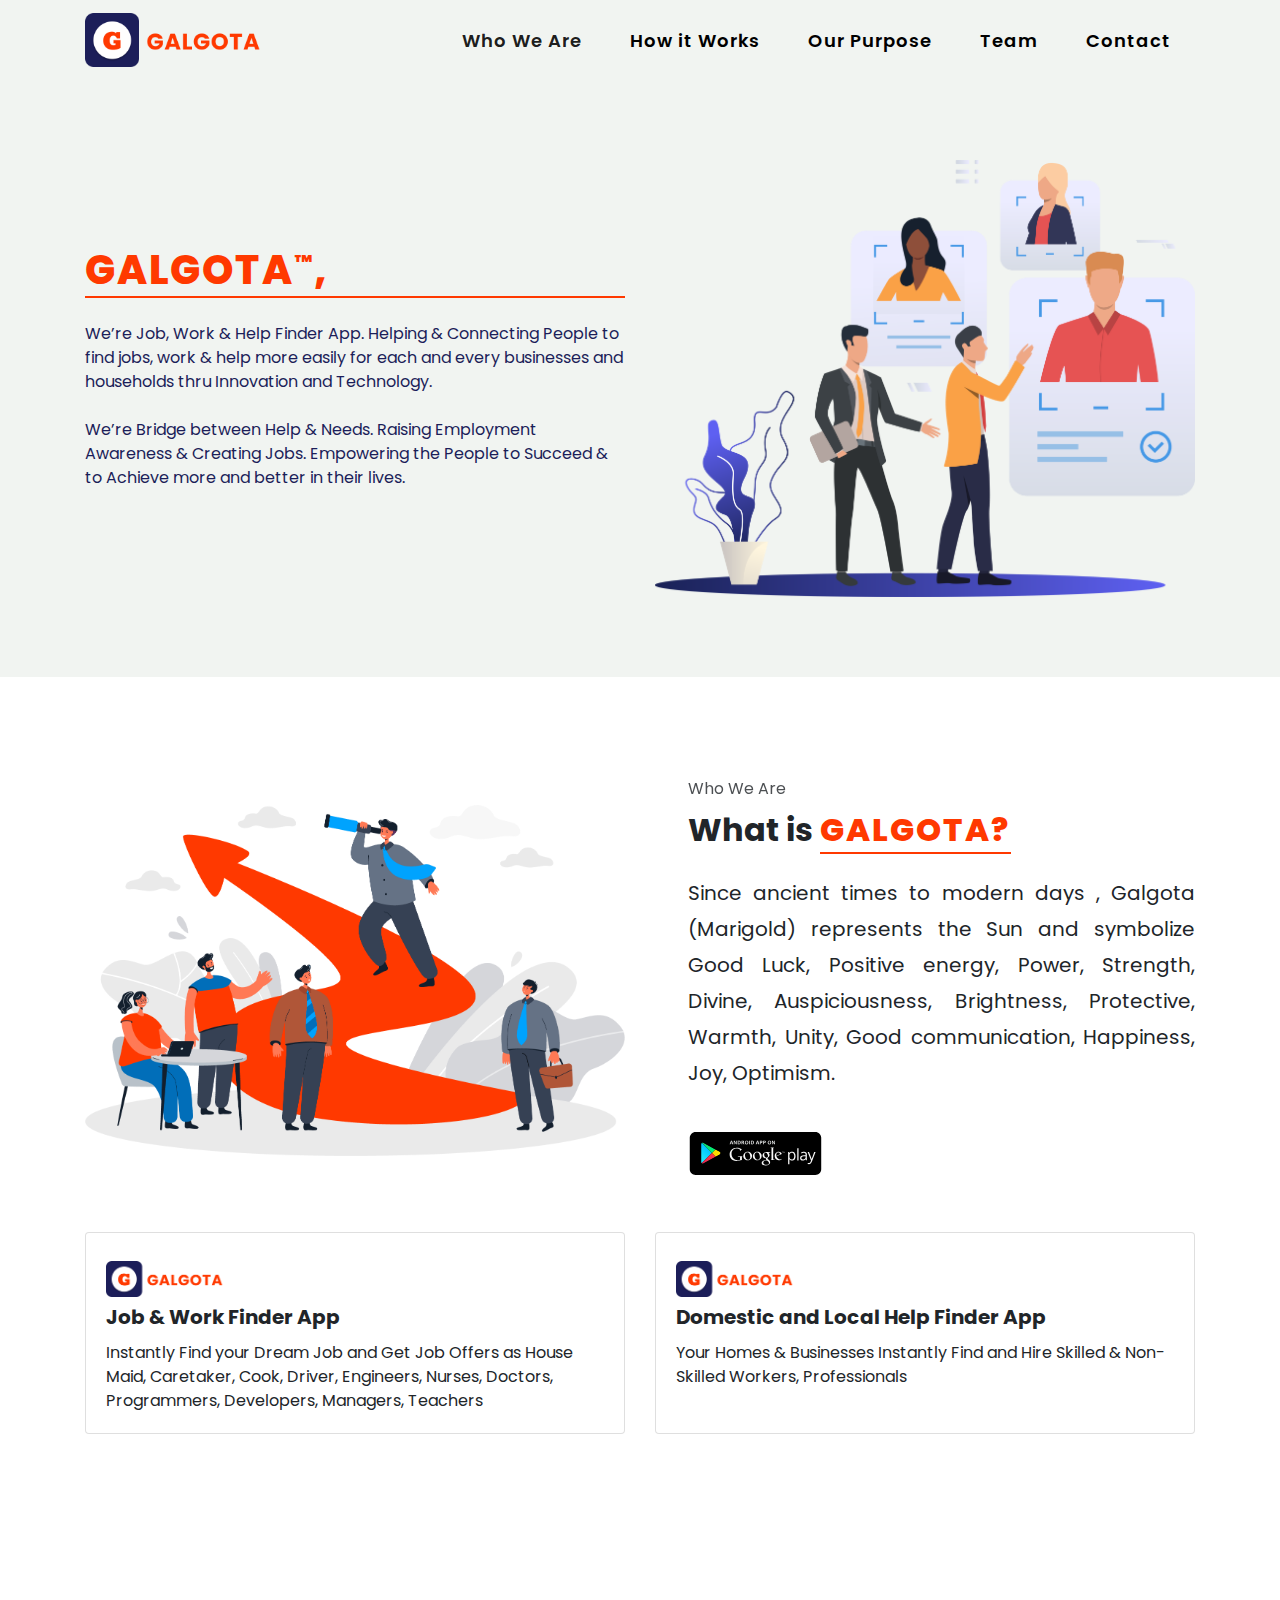
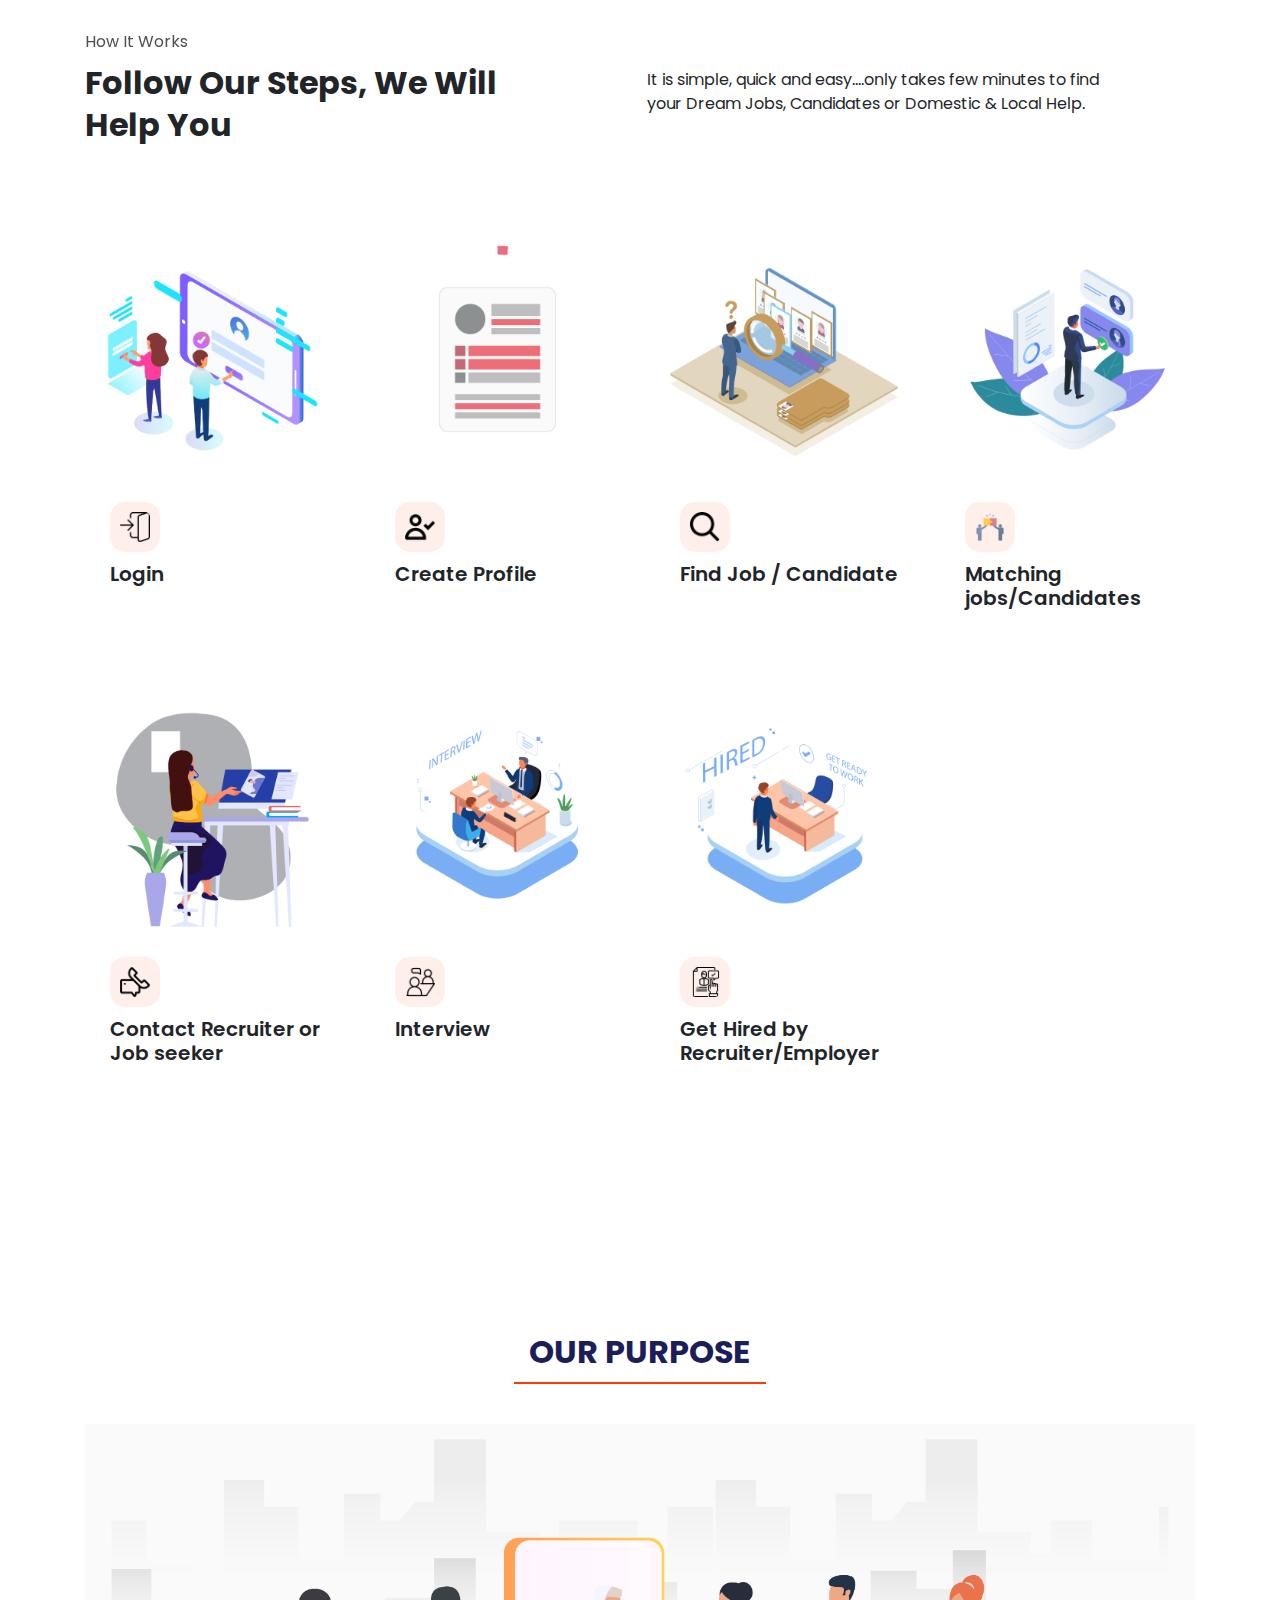
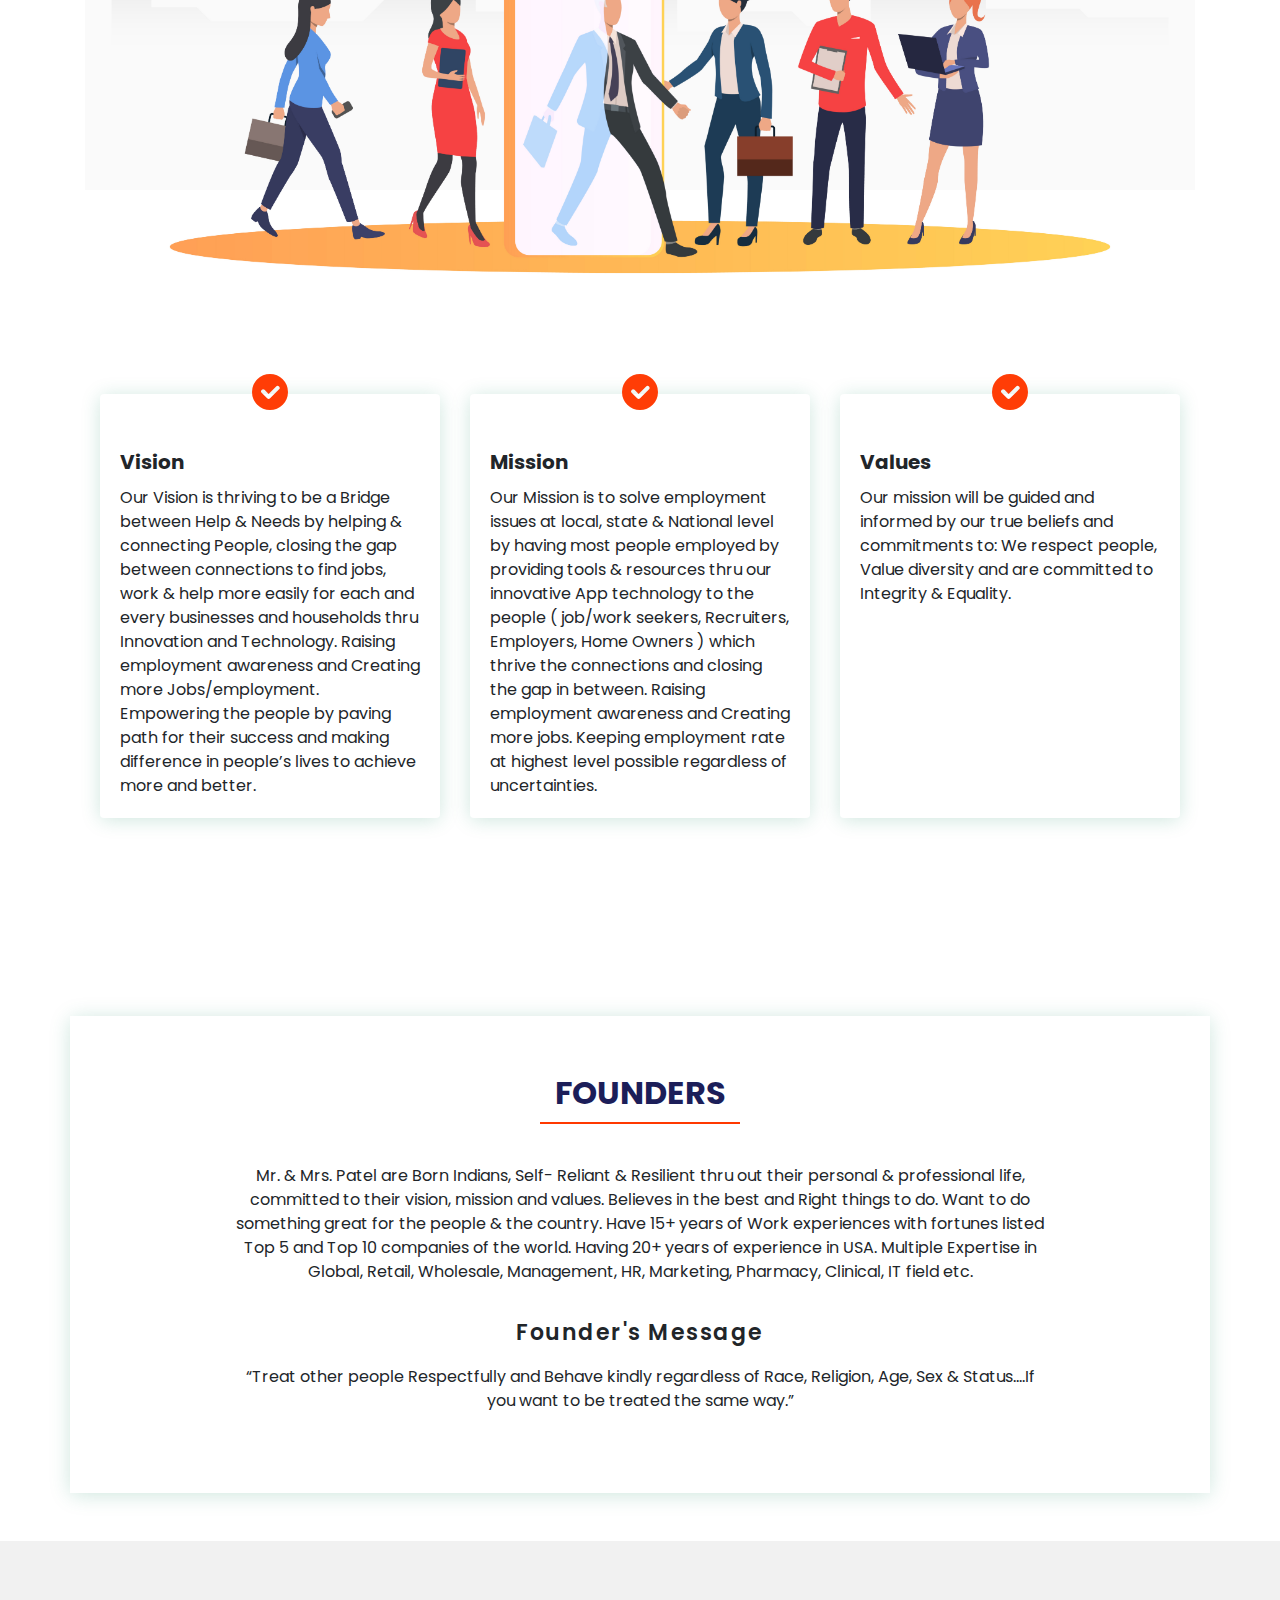
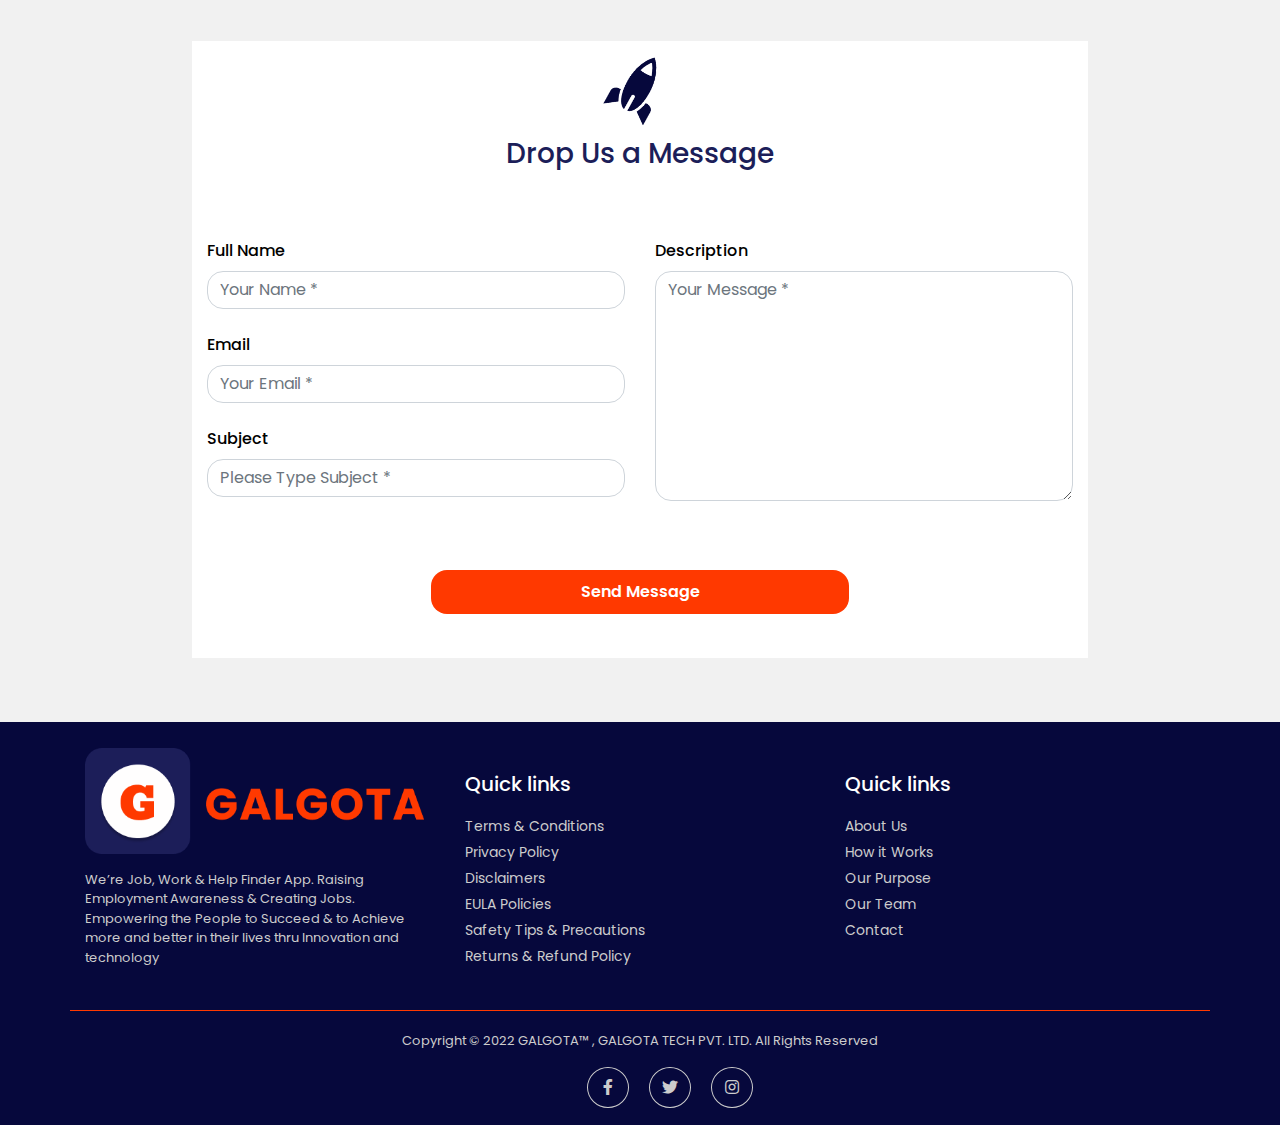
==== index.html @ 655d3054 "Change design card" ====
<!DOCTYPE html>
<html lang="en">

<head>
    <meta charset="UTF-8">
    <meta http-equiv="X-UA-Compatible" content="IE=edge">
    <meta name="viewport" content="width=device-width, initial-scale=1.0">
    <title>GALGOTA</title>
    <link type="image/png" sizes="16x16" rel="icon" href="images/favicon.png">
    <link rel="stylesheet" href="css/bootstrap.min.css">
    <link rel="stylesheet" href="css/style.css">
    <link rel="stylesheet" href="https://cdnjs.cloudflare.com/ajax/libs/font-awesome/5.15.3/css/all.min.css">
    <script src="https://www.google.com/recaptcha/api.js?onload=onloadCallback&render=explicit" async defer>
    </script>
</head>

<body data-spy="scroll" data-target=".navbar" data-offset="50">
    <nav class="shadow navbar navbar-expand-lg navbar-light">
        <div class="container">
            <a href="#!" class="navbar-brand">
                <img src="images/logo.png" alt="Logo" class="img-fluid" style="width:180px;">
            </a>
            <button class="navbar-toggler" type="button" data-toggle="collapse" data-target="#navbarNav" aria-expanded="false" aria-label="Toggle navigation">
                <span class="navbar-toggler-icon"></span>
            </button>
            <div class="collapse navbar-collapse" id="navbarNav">
                <ul class="navbar-nav ml-auto">
                    <li class="nav-item px-3 active">
                        <a class="nav-link" href="#about">Who We Are <span class="sr-only">( current )</span></a>
                    </li>
                    <li class="nav-item px-3">
                        <a href="#services" class="nav-link">How it Works</a>
                    </li>
                    <li class="nav-item px-3">
                        <a href="#purpose" class="nav-link">Our Purpose</a>
                    </li>
                    <li class="nav-item px-3">
                        <a href="#team" class="nav-link">Team</a>
                    </li>
                    <li class="nav-item px-3">
                        <a href="#contact" class="nav-link">Contact</a>
                    </li>
                </ul>
            </div>
        </div>
    </nav>
    <header class="banner">
        <div class="container">
            <div class="d-sm-none d-block  mb-5 py-4">
                <h2 style="font-style: oblique; font-size:22px; margin-bottom:10px;">Download & Use App</h2>
                <div class="image_div  my-5">
                    <img src="images/logo.png" alt="Logo" class="img-fluid" style="width:100%;">
                </div>
                <span class="free" style="font-style: oblique;">Absolutely Free On</span>

                <div class="btns">

                    <button class="btn btn-sm" type="button" onclick="location.href='#!'"><img src="images/google_play.svg" class="img-fluid" alt="Icon"></button>
                    <button class="btn btn-sm" type="button" onclick="location.href='#!'"><img src="images/app_store.svg" class="img-fluid" alt="Icon"></button>
                </div>
            </div>
            <div class="row align-items-center">
                <div class="col-md-6">
                    <h1 class="hero_text">
                        <span class="text-uppercase d-flex">GALGOTA<span>™</span>,</span>

                    </h1>
                    <p class="my-4">
                        We’re Job, Work & Help Finder App. Helping & Connecting People to find jobs, work & help more easily for each and every businesses and households thru Innovation and Technology.
                    </p>
                    <p class="my-4">
                        We’re Bridge between Help & Needs. Raising Employment Awareness & Creating Jobs. Empowering the People to Succeed & to Achieve more and better in their lives.
                    </p>

                </div>
                <div class="col-md-6 mx-auto text-center">
                    <img src="images/banner_img.png" alt="Banner Image" class="img-fluid">
                </div>
            </div>
        </div>
    </header>
    <main class="main_page">
        <section class="who_we_are pb-5 clearfix" id="about">
            <div class="container">
                <div class="row">
                    <div class="col-12 text-center">
                        <!-- <h5 class="title text-uppercase mb-5">
                            <span class="shadow mb-3 d-inline-block">Who We Are</span>
                        </h5> -->
                        <div class="row align-items-center">
                            <div class="col-md-6">
                                <img src="images/about.png" alt="About Image" class="img-fluid">
                            </div>
                            <div class="col-md-6 pl-5 text-left">
                                <span class="d-inline-block mb-2 opacity-2">Who We Are</span>
                                <h2 class="sec_title font-weight-bold pb-3">
                                    What is <span class="orange">Galgota?</span>
                                </h2>
                                <p class="desc">
                                    Since ancient times to modern days , Galgota (Marigold) represents the Sun and symbolize Good Luck, Positive energy, Power, Strength, Divine, Auspiciousness, Brightness, Protective, Warmth, Unity, Good communication, Happiness, Joy, Optimism.
                                </p>
                                <br>
                                <!--<p class="desc">
                                    Lorem ipsum dolor, sit amet consectetur adipisicing elit. Explicabo cumque sequi sunt, fugiat debitis consectetur ut praesentium, saepe neque modi soluta perspiciatis necessitatibus blanditiis porro nam excepturi consequatur, eligendi temporibus.

                                </p> -->
                                <div class="btns mb-2">
                                    <button class="btn btn-sm mr-2" type="button" onclick="location.href='#!';"><img src="images/google_play.svg" alt="Icon" class="img-fluid"></button>
                                    <!--<button class="btn btn-sm" type="button" onclick="location.href='#!';"><img src="images/app store.svg" class="img-fluid"></button>-->
                                </div>
                            </div>
                        </div>
                    </div>
                    <div class="col-md-12 mt-5">
                        <div class="row align-items-stretch">
                            <div class="col-md-6">
                                <div class="card">
                                    <div class="card-body">
                                        <img src="images/logo.png" class="img-fluid my-2" alt="Logo Image" style="width:120px;" />
                                        <h5 class="card-title font-weight-bold">Job & Work Finder App</h5>
                                        <p class="card-text">
                                            Instantly Find your Dream Job and Get Job Offers as House Maid, Caretaker, Cook, Driver, Engineers, Nurses, Doctors, Programmers, Developers, Managers, Teachers
                                        </p>
                                    </div>
                                </div>
                            </div>
                            <div class="col-md-6">
                                <div class="card h-100">
                                    <div class="card-body">
                                        <img src="images/logo.png" class="img-fluid my-2" alt="Logo Image" style="width:120px;" />
                                        <h5 class="card-title font-weight-bold">
                                            Domestic and Local Help Finder App
                                        </h5>
                                        <p class="card-text">
                                            Your Homes & Businesses Instantly Find and Hire Skilled & Non-Skilled Workers, Professionals
                                        </p>
                                    </div>
                                </div>
                            </div>
                        </div>
                    </div>
                </div>
            </div>
        </section>
        <section class="services my-5 pb-5 clearfix" id="services">
            <div class="container">
                <div class="row align-items-center">
                    <div class="col-sm-5 left">

                        <span class="d-inline-block mb-2 opacity-2">How It Works</span>

                        <h2 class="sec_title font-weight-bold pb-3">
                            Follow Our Steps, We Will Help You
                        </h2>
                    </div>
                    <div class="col-sm-7">
                        <p class="section_detail pl-2 text-left w-75 mx-auto">
                            It is simple, quick and easy….only takes few minutes to find your Dream Jobs, Candidates or Domestic & Local Help.
                        </p>
                    </div>
                    <div class="col-12 mt-5">
                        <div class="card-deck text-left justify-content-evenly">
                            <div class="card">
                                <img src="images/38435-register.gif" class="card-img-top" alt="Card Image">
                                <div class="card-body">
                                    <img src="images/log-in.png" class="icon img-fluid" alt="Card Icon">
                                    <h5 class="card-title">Login</h5>

                                </div>
                            </div>
                            <div class="card">
                                <img src="images/94501-jobs-upkey-animation.gif" class="card-img-top" alt="Card Image">
                                <div class="card-body">
                                    <img src="images/user.png" class="icon img-fluid" alt="Card Icon">
                                    <h5 class="card-title">Create Profile</h5>

                                </div>
                            </div>
                            <div class="card">
                                <img src="images/103199-hiring-pt-2.gif" class="card-img-top" alt="Card Image">
                                <div class="card-body">
                                    <img src="images/search.png" class="icon img-fluid" alt="Card Icon">
                                    <h5 class="card-title">Find Job / Candidate</h5>

                                </div>
                            </div>
                            <div class="card">
                                <img src="images/75702-job-proposal-review-animation.gif" class="card-img-top" alt="Card Image">
                                <div class="card-body">
                                    <img src="images/partner.png" class="icon img-fluid" alt="Card Icon">
                                    <h5 class="card-title">
                                        Matching jobs/Candidates
                                    </h5>

                                </div>
                            </div>
                            <div class="card">
                                <img src="images/92687-service-desktop.gif" class="card-img-top" alt="Card Image">
                                <div class="card-body">
                                    <img src="images/contact.png" class="icon img-fluid" alt="Card Icon">
                                    <h5 class="card-title">Contact Recruiter or Job seeker</h5>

                                </div>
                            </div>
                            <div class="card">
                                <img src="images/41389-interview-get-ready-to-work-job-recruitment-isometric-hiring-process.gif" class="card-img-top" alt="Card Image">
                                <div class="card-body">
                                    <img src="images/interview.png" class="icon img-fluid" alt="Card Icon">
                                    <h5 class="card-title">Interview</h5>

                                </div>
                            </div>
                            <div class="card">
                                <img src="images/41388-hired-get-ready-to-work-job-recruitment-isometric-hiring-process.gif" class="card-img-top" alt="Card Image">
                                <div class="card-body">
                                    <img src="images/candidate.png" class="icon img-fluid" alt="Card Icon">
                                    <h5 class="card-title">Get Hired by Recruiter/Employer</h5>

                                </div>
                            </div>
                        </div>
                    </div>
                </div>
            </div>
        </section>
        <section class="our_purpose mt-5 clearfix pb-5" id="purpose">
            <div class="container">
                <div class="row">
                    <div class="col-12 text-center">
                        <h5 class="title text-uppercase">
                            <span class="shadow mb-3 d-inline-block">Our Purpose</span>
                        </h5>

                        <img src="images/our_purpose.jpg" alt="Section Image" class="img-fluid pt-3">
                        <div class="card-deck text-left">
                            <div class="card">
                                <svg id="Layer_1" data-name="Layer 1" xmlns="http://www.w3.org/2000/svg" viewBox="0 0 52 52">
                                    <defs>
                                        <style>
                                            .cls-1 {
                                                fill: #ff3d06;
                                            }
                                        </style>
                                    </defs>
                                    <path class="cls-1" d="M32,6A26,26,0,1,0,58,32,26,26,0,0,0,32,6ZM45.12,28.12l-13,13a3,3,0,0,1-4.24,0l-8-8a3,3,0,0,1,4.24-4.24L30,34.76,40.88,23.88a3,3,0,0,1,4.24,4.24Z" transform="translate(-6 -6)" />
                                </svg>
                                <div class="card-body">
                                    <h5 class="card-title font-weight-bold">Vision</h5>
                                    <p class="card-text">
                                        Our Vision is thriving to be a Bridge between Help & Needs by helping & connecting People, closing the gap between connections to find jobs, work & help more easily for each and every businesses and households thru Innovation and Technology. Raising employment
                                        awareness and Creating more Jobs/employment. Empowering the people by paving path for their success and making difference in people’s lives to achieve more and better.
                                    </p>
                                </div>
                            </div>
                            <div class="card">
                                <svg id="Layer_2" data-name="Layer 2" xmlns="http://www.w3.org/2000/svg" viewBox="0 0 52 52">
                                    <defs>
                                        <style>
                                            .cls-1 {
                                                fill: #ff3d06;
                                            }
                                        </style>
                                    </defs>
                                    <path class="cls-1" d="M32,6A26,26,0,1,0,58,32,26,26,0,0,0,32,6ZM45.12,28.12l-13,13a3,3,0,0,1-4.24,0l-8-8a3,3,0,0,1,4.24-4.24L30,34.76,40.88,23.88a3,3,0,0,1,4.24,4.24Z" transform="translate(-6 -6)" />
                                </svg>
                                <div class="card-body">
                                    <h5 class="card-title font-weight-bold">Mission</h5>
                                    <p class="card-text">
                                        Our Mission is to solve employment issues at local, state & National level by having most people employed by providing tools & resources thru our innovative App technology to the people ( job/work seekers, Recruiters, Employers, Home Owners ) which thrive
                                        the connections and closing the gap in between. Raising employment awareness and Creating more jobs. Keeping employment rate at highest level possible regardless of uncertainties.
                                    </p>
                                </div>
                            </div>
                            <div class="card">
                                <svg id="Layer_3" data-name="Layer 3" xmlns="http://www.w3.org/2000/svg" viewBox="0 0 52 52">
                                    <defs>
                                        <style>
                                            .cls-1 {
                                                fill: #ff3d06;
                                            }
                                        </style>
                                    </defs>
                                    <path class="cls-1" d="M32,6A26,26,0,1,0,58,32,26,26,0,0,0,32,6ZM45.12,28.12l-13,13a3,3,0,0,1-4.24,0l-8-8a3,3,0,0,1,4.24-4.24L30,34.76,40.88,23.88a3,3,0,0,1,4.24,4.24Z" transform="translate(-6 -6)" />
                                </svg>
                                <div class="card-body">
                                    <h5 class="card-title font-weight-bold">Values</h5>
                                    <p class="card-text">
                                        Our mission will be guided and informed by our true beliefs and commitments to: We respect people, Value diversity and are committed to Integrity & Equality.
                                    </p>
                                </div>
                            </div>
                        </div>
                    </div>
                </div>
            </div>
        </section>
        <section id="team" class="team team-bg pb-5">
            <div class="container" style="box-shadow: 0 2px 20px -1px #0c855c38;">
                <h5 class="title text-uppercase mb-2 text-center pt-5">
                    <span class="shadow mb-3 d-inline-block">Founders</span>
                </h5>
                <p class="section_detail py-3 text-center w-75 mx-auto">
                    Mr. & Mrs. Patel are Born Indians, Self- Reliant & Resilient thru out their personal & professional life, committed to their vision, mission and values. Believes in the best and Right things to do. Want to do something great for the people & the country.
                    Have 15+ years of Work experiences with fortunes listed Top 5 and Top 10 companies of the world. Having 20+ years of experience in USA. Multiple Expertise in Global, Retail, Wholesale, Management, HR, Marketing, Pharmacy, Clinical,
                    IT field etc.
                </p>
                <div class="row pb-5 text-center">
                    <div class="px-4">
                        <span class="msg">Founder's Message</span>
                        <p class="section_detail py-3 text-center w-75 mx-auto">
                            “Treat other people Respectfully and Behave kindly regardless of Race, Religion, Age, Sex & Status.…If you want to be treated the same way.”
                        </p>
                    </div>
                </div>
            </div>
        </section>
        <section class="contact" id="contact">
            <div class="container contact-form">
                <div class="contact-image">
                    <img src="images/rocket_contact.png" alt="Rocket Contact" />
                </div>
                <div>
                    <h3>Drop Us a Message</h3>
                    <div class="row">
                        <div class="col-md-6">
                            <div class="form-group mb-4">
                                <label for="txtName">Full Name</label>
                                <input type="text" name="txtName" id="txtName" class="form-control" placeholder="Your Name *" value="" required />
                            </div>
                            <div class="form-group mb-4">
                                <label for="txtEmail">Email</label>
                                <input type="text" name="txtEmail" id="txtEmail" class="form-control" placeholder="Your Email *" value="" required />
                            </div>
                            <div class="form-group mb-4">
                                <label for="txtSub">Subject</label>
                                <input type="text" name="txtSub" id="txtSub" class="form-control" placeholder="Please Type Subject *" value="" required />
                            </div>

                        </div>
                        <div class="col-md-6">
                            <div class="form-group mb-4">
                                <label for="txtMsg">Description</label>
                                <textarea name="txtMsg" id="txtMsg" class="form-control" placeholder="Your Message *" style="width: 100%; height:230px;" required></textarea>
                            </div>
                        </div>
                    </div>
                    <div class="row  justify-content-center">
                        <div class="col-md-6 justify-content-center" style="margin-top: 20px;">
                            <div class="g-recaptcha justify-content-center text-center" data-sitekey="6LcQrSMhAAAAAEO1qIy82VpW_nq4ZLL8KzXYoO4R" data-callback="verifyCaptcha"></div>
                            <div id="g-recaptcha-error"></div>
                        </div>
                    </div>
                    <div class="row  justify-content-center">
                        <div class="col-md-6">
                            <div class="form-group my-4">
                                <input type="submit" name="btnContact" class="btnContact" value="Send Message" onclick="submitUserForm()" />
                            </div>
                        </div>
                    </div>
                </div>
            </div>
        </section>
    </main>
    <footer class="footer">
        <div class="container bottom_border">
            <div class="row">
                <div class=" col-sm-4 col-md-4  col-sm-4  col-12 col">
                    <img src="images/logo.png" alt="Logo" class="img-fluid my-3">
                    <!--headin5_sec-->
                    <p class="mb10">
                        We’re Job, Work & Help Finder App. Raising Employment Awareness & Creating Jobs. Empowering the People to Succeed & to Achieve more and better in their lives thru Innovation and technology
                    </p>
                </div>
                <div class=" col-sm-4 col-md-4  col-6 col">
                    <h5 class="headin5_sec col_white_sec pt2">Quick links</h5>
                    <!--headin5_sec-->
                    <ul class="footer_ul_sec">
                        <li><a href="tirms-condition.html">Terms & Conditions</a></li>
                        <li><a href="privacy-policy.html">Privacy Policy</a></li>
                        <li><a href="disclaimers.html">Disclaimers</a></li>
                        <li><a href="eula-policies.html">EULA Policies</a></li>
                        <li><a href="safety-tips-precautions.html">Safety Tips & Precautions</a></li>
                        <li><a href="returns-refund-policy.html">Returns & Refund Policy</a></li>


                    </ul>
                    <!--footer_ul_sec ends here-->
                </div>
                <div class=" col-sm-4 col-md-4  col-6 col">
                    <h5 class="headin5_sec col_white_sec pt2">Quick links</h5>
                    <!--headin5_sec-->
                    <ul class="footer_ul_sec">
                        <li><a href="#about">About Us</a></li>
                        <li><a href="#services">How it Works</a></li>
                        <li><a href="#purpose">Our Purpose</a></li>
                        <li><a href="#team">Our Team</a></li>
                        <li><a href="#contact">Contact</a></li>
                    </ul>
                    <!--footer_ul_sec ends here-->
                </div>

            </div>
        </div>
        <div class="container">
            <p class="text-center text_color_w">Copyright © 2022 GALGOTA™ ,<a href="index.html"> GALGOTA TECH</a> PVT. LTD. All Rights Reserved</p>
            <ul class="social_footer_ul">
                <li><a href="#!"><i class="fab fa-facebook-f"></i></a></li>
                <li><a href="#!"><i class="fab fa-twitter"></i></a></li>
                <!-- <li><a href="#!"><i class="fab fa-linkedin"></i></a></li> -->
                <li><a href="#!"><i class="fab fa-instagram"></i></a></li>
            </ul>
            <!--social_footer_ul ends here-->
        </div>
    </footer>
    <script src="js/jquery.min.js"></script>
    <script src="js/bootstrap.bundle.min.js"></script>

    </head>

</html>

<script src="https://www.google.com/recaptcha/api.js"></script>

<script>
    var recaptcha_response = '';

    function submitUserForm() {
        if (recaptcha_response.length == 0) {
            document.getElementById('g-recaptcha-error').innerHTML = '<span style="color:red;">This field is required.</span>';
            return false;
        }
        btnSubmit();
        return true;
    }

    function verifyCaptcha(token) {
        recaptcha_response = token;
        document.getElementById('g-recaptcha-error').innerHTML = '';
    }

    $(".navbar ul li a[href^='#']").on('click', function(e) {

        // prevent default anchor click behavior
        e.preventDefault();

        // animate
        $('html, body').animate({
            scrollTop: $(this.hash).offset().top
        }, 300, function() {

            // when done, add hash to url
            // (default click behaviour)
            window.location.hash = this.hash;
        });

    });


    $(window).scroll(function() {
        var sticky = $('.navbar'),
            scroll = $(window).scrollTop();

        if (scroll >= 100) sticky.addClass('fixed');
        else sticky.removeClass('fixed');
    })

    function btnSubmit() {

        var contentType = "application/x-www-form-urlencoded; charset=utf-8";

        var ContactUs = {
            Name: $("#txtName").val(),
            Email: $("#txtEmail").val(),
            Subject: $("#txtSub").val(),
            Description: $("#txtMsg").val(),
        };


        $.ajax({
            type: "POST",
            url: 'http://api.galgota.com/api/contactUs/ContactUs_Upsert',
            data: ContactUs,
            dataType: "json",
            contentType: contentType,
            success: function(response) {
                if (response.Code == 200) {
                    alert('Thank you for contacting us we will reply as soon as possible');
                    $("#txtName").val('');
                    $("#txtEmail").val('');
                    $("#txtSub").val('');
                    $("#txtMsg").val('');
                } else {
                    alert(response.Message);
                }
            },
            error: function(error) {
                alert(error.Message);
            }
        });
    }

    $('.navbar-collapse a').click(function() {
        $(".navbar-collapse").collapse('hide');
    });
</script>
---- css/style.css ----
@import url('https://fonts.googleapis.com/css2?family=Poppins:ital,wght@0,100;0,200;0,300;0,400;0,500;0,600;0,700;0,800;0,900;1,100;1,200;1,300;1,400;1,500;1,600;1,700;1,800;1,900&display=swap');
body {
    font-family: 'Poppins', sans-serif;
}

a {
    color: #0c855c;
    text-decoration: none;
    background-color: transparent;
    -webkit-text-decoration-skip: objects;
}

.navbar-nav li.nav-item a.nav-link {
    font-weight: 600;
    color: black;
    font-size: 18px;
    letter-spacing: 1px;
}

nav.shadow.navbar.navbar-expand-lg.navbar-light {
    /*box-shadow: 0 0.5rem 1rem rgb(0 0 0 / 15%) !important;*/
    background: #f1f4f1;
}

header.banner {
    background: #f1f4f1;
    color: #1c1e59;
    padding: 5rem 0;
}

button.btn-custom.btn {
    background: #ff4009;
    color: #fff;
    font-weight: 600;
    /* border: 2px solid; */
    box-shadow: 3px 7px 20px #00000030;
    padding: 10px 25px;
}

header.banner h1 {
    font-weight: 700;
    line-height: 1.3;
}

header.banner img {
    /* border: 5px solid #ffffff;*/
}

.title.text-uppercase span {
    padding: 10px 15px;
    /* background: #0c855c; */
    /* color: #fff; */
    /* border-radius: 25px; */
    font-weight: 700;
    font-size: 2rem;
    border-bottom: 2px solid #ff3900;
    color: #1c1e59;
}

header.banner span.text-uppercase {
    color: #ff3900;
    border-bottom: 2PX solid;
    font-weight: 800;
    text-transform: uppercase;
    letter-spacing: 2px;
}

.opacity-2 {
    opacity: 0.8;
}

h2.sec_title.font-weight-bold.pb-3 {
    font-weight: 700;
    line-height: 1.3;
}

span.orange {
    color: #ff3900;
    border-bottom: 2PX solid;
    font-weight: 800;
    text-transform: uppercase;
    letter-spacing: 2px;
}

.card svg {
    width: 36px;
    margin: 0 auto;
    top: -20px;
    position: relative;
}

.our_purpose .card {
    background: #0c855c00;
    box-shadow: 0 2px 20px -1px #0c855c38;
    border: none;
}

.our_purpose .card-deck.text-left {
    margin: 50px 0px;
}

p.desc {
    font-size: 20px;
    line-height: 36px;
    text-align: justify;
}

.btns button.btn.btn-sm {
    padding: 0;
    background: transparent;
}

section.services {
    /* background: #f1f1f1;*/
}

.services .card:hover {
    box-shadow: 0px 2px 15px rgb(85 98 112 / 8%);
}

.services .card {
    border: 0;
    border-radius: 20px;
    margin: 0;
    flex: 0 0 25%;
    margin-bottom: 10px;
    padding: 20px;
}

h5.card-title {
    font-weight: 600;
}

.services .card img.icon {
    max-width: 50px;
    background: #ff390014;
    padding: 10px;
    margin-bottom: 10px;
    border-radius: 30%;
}

.services .card-body {
    padding-left: 20px;
    padding: 20px 0px;
    padding-left: 20px;
}

.team-bg {
    /*background-color: #0c855c08;*/
    overflow: hidden;
}

.team .member {
    position: relative;
    box-shadow: 0px 2px 15px rgba(85, 98, 112, 0.08);
    padding: 30px;
    border-radius: 4px;
    background: #fff;
}

.team .member .pic {
    overflow: hidden;
    width: 140px;
    border-radius: 4px;
    max-height: 150px;
}

.team .member .pic img {
    transition: ease-in-out 0.3s;
}

.team .member:hover img {
    transform: scale(1.1);
}

.team .member .member-info {
    padding-left: 30px;
}

.team .member .member-heading {
    font-weight: 700;
    margin-bottom: 5px;
    font-size: 20px;
    color: #556270;
    line-height: 1.2;
}

.team .member span {
    display: block;
    font-size: 15px;
    padding-bottom: 10px;
    position: relative;
    font-weight: 500;
}

.team .member span::after {
    content: '';
    position: absolute;
    display: block;
    width: 50px;
    height: 1px;
    background: #dee2e6;
    bottom: 0;
    left: 0;
}

.team .member .member-para {
    margin: 10px 0 0 0;
    font-size: 14px;
}

.team .member .social {
    margin-top: 12px;
    display: flex;
    align-items: center;
    justify-content: flex-start;
}

.team .member .social a:hover {
    background: #f44336;
    text-decoration: none;
}

.team .member .social a {
    transition: ease-in-out 0.3s;
    display: flex;
    align-items: center;
    justify-content: center;
    border-radius: 4px;
    width: 32px;
    height: 32px;
    background: #ff390194;
}

.team .member .social a+a {
    margin-left: 8px;
}

.team .member .social a .team-icon {
    color: #fff;
    font-size: 16px;
    margin: 0 2px;
}

section.contact {
    background: #f1f1f1;
    padding-top: 10%;
    padding-bottom: 5%;
}

.contact-form {
    background: #fff;
    width: 70%;
}

.contact-form .form-control {
    border-radius: 1rem;
}

.contact-image {
    text-align: center;
}

.contact-image img {
    border-radius: 6rem;
    width: 11%;
    margin-top: 0;
    transform: rotate(29deg);
}

.contact-form form {
    padding: 10%;
}

.contact-form form .row {
    margin-bottom: -7%;
}

.contact-form form .row:last-child {
    margin-bottom: 0;
    margin-top: 7%;
}

.contact-form h3 {
    margin-bottom: 8%;
    margin-top: 0%;
    text-align: center;
    color: #1c1e59;
}

.contact-form .btnContact {
    width: 100%;
    border: none;
    border-radius: 1rem;
    padding: 10px;
    background: #ff3900;
    font-weight: 600;
    color: #fff;
    cursor: pointer;
    min-width: 150px;
    margin-bottom: 20px;
}

.btnContactSubmit {
    width: 50%;
    border-radius: 1rem;
    padding: 1.5%;
    color: #fff;
    background-color: #0062cc;
    border: none;
    cursor: pointer;
}

.form-group label {
    font-weight: 500;
    color: #000000;
}


/*footer*/

.col_white_sec {
    color: #fff;
}

footer {
    width: 100%;
    background-color: #06083c;
    min-height: 250px;
    padding: 10px 0px 25px 0px;
}

.pt2 {
    padding-top: 40px;
    margin-bottom: 20px;
}

footer p {
    font-size: 13px;
    color: #ccc;
    padding-bottom: 0px;
    margin-bottom: 8px;
}

.mb10 {
    padding-bottom: 15px;
}

.footer_ul_sec {
    margin: 0px;
    list-style-type: none;
    font-size: 14px;
    padding: 0px 0px 10px 0px;
}

.footer_ul_sec li {
    padding: 0px 0px 5px 0px;
}

.footer_ul_sec li a {
    color: #ccc;
}

.footer_ul_sec li a:hover {
    color: #fff;
    text-decoration: none;
}

.fleft {
    float: left;
}

.padding-right {
    padding-right: 10px;
}

.footer_ul2_sec {
    margin: 0px;
    list-style-type: none;
    padding: 0px;
}

.footer_ul2_sec li p {
    display: table;
}

.footer_ul2_sec li a:hover {
    text-decoration: none;
}

.footer_ul2_sec li i {
    margin-top: 5px;
}

.bottom_border {
    border-bottom: 1px solid #ff3900;
    padding-bottom: 20px;
    /* padding-top: 20px; */
    margin-bottom: 20px;
}

.foote_bottom_ul_sec {
    list-style-type: none;
    padding: 0px;
    display: table;
    margin-top: 10px;
    margin-right: auto;
    margin-bottom: 10px;
    margin-left: auto;
}

.foote_bottom_ul_sec li {
    display: inline;
}

.foote_bottom_ul_sec li a {
    color: #999;
    margin: 0 12px;
}

.social_footer_ul {
    display: table;
    margin: 15px auto 0 auto;
    list-style-type: none;
}

.social_footer_ul li {
    padding-left: 20px;
    padding-top: 10px;
    float: left;
}

.social_footer_ul li a {
    color: #ccc;
    border: 1px solid #ccc;
    padding: 8px 10px;
    border-radius: 50%;
}

.social_footer_ul li i {
    width: 20px;
    height: 20px;
    text-align: center;
}

.footer_ul2_sec li p a {
    padding: 0;
    width: auto;
    height: auto;
    border: none;
    pointer-events: visible;
}

li.d-block a {
    padding: 8px 6px;
    margin-right: 10px;
    box-sizing: border-box;
    width: 40px;
    height: 40px;
    display: inline-block;
    text-align: center;
    /* margin-bottom: 10px; */
    pointer-events: none;
}

li.d-block a i {
    margin: 0;
}

p.text-center.text_color_w a {
    color: #ccc;
    text-decoration: none;
    /* font-weight: 500; */
}

ul.footer_ul2_sec.social_footer_ul li.d-block {
    float: none;
    padding-left: 0;
}

.footer_ul2_sec li p {
    width: calc(100% - 60px);
    vertical-align: middle;
    padding-left: 0;
}

.coming {
    display: table;
    height: 100%;
    min-height: 100%;
    position: relative;
    width: 100%;
    background: #f7f7f7;
}

.coming .content {
    padding: 0px 30px 30px 30px;
    background-color: #fff;
    display: table-cell;
    height: 100%;
    overflow: hidden;
    width: 100%;
    text-align: center;
}

.animated {
    -webkit-animation-duration: 1s;
    animation-duration: 1s;
    -webkit-animation-fill-mode: both;
    animation-fill-mode: both;
}

@-webkit-keyframes fadeInDown {
    0% {
        opacity: 0;
        -webkit-transform: translateY(-20px);
        transform: translateY(-20px);
    }
    100% {
        opacity: 1;
        -webkit-transform: translateY(0);
        transform: translateY(0);
    }
}

@keyframes fadeInDown {
    0% {
        opacity: 0;
        -webkit-transform: translateY(-20px);
        -ms-transform: translateY(-20px);
        transform: translateY(-20px);
    }
    100% {
        opacity: 1;
        -webkit-transform: translateY(0);
        -ms-transform: translateY(0);
        transform: translateY(0);
    }
}

.fadeInDown {
    -webkit-animation-name: fadeInDown;
    animation-name: fadeInDown;
}

@-webkit-keyframes fadeInUp {
    0% {
        opacity: 0;
        -webkit-transform: translateY(20px);
        transform: translateY(20px);
    }
    100% {
        opacity: 1;
        -webkit-transform: translateY(0);
        transform: translateY(0);
    }
}

@keyframes fadeInUp {
    0% {
        opacity: 0;
        -webkit-transform: translateY(20px);
        -ms-transform: translateY(20px);
        transform: translateY(20px);
    }
    100% {
        opacity: 1;
        -webkit-transform: translateY(0);
        -ms-transform: translateY(0);
        transform: translateY(0);
    }
}

.fadeInUp {
    -webkit-animation-name: fadeInUp;
    animation-name: fadeInUp;
}

.d-sm-none.d-block.mb-5.py-4 .btns {
    display: flex;
    align-items: center;
    justify-content: center;
}

.d-sm-none.d-block.mb-5.py-4 {
    padding: 20px;
    text-align: center;
    background: #fff;
    border-radius: 4px;
}

span.free {
    font-weight: 600;
    font-size: 26px;
    margin-right: 10px;
    margin-bottom: 10px;
    display: block;
}

@media(max-width:767px) {
    .contact-form {
        width: 95%;
    }
    .contact-form form {
        padding: 2%;
    }
    .navbar-nav li.nav-item a.nav-link {
        font-weight: 500;
        font-size: 16px;
        letter-spacing: 1px;
    }
    .services .card {
        width: 100%;
        flex: 0 0 100%;
        padding: 0px;
        margin-bottom: 20px;
    }
    p.section_detail.py-3.text-center.w-75.mx-auto {
        width: 100% !important;
    }
    .coming .content {
        padding: 0;
        ;
    }
    .our_purpose .card {
        margin-bottom: 40px;
    }
    header.banner img {
        margin-top: 50px;
    }
    .d-sm-none.d-block.mb-5.py-4 img {
        margin: 0px;
    }
    .col-md-6.pl-5.text-left {
        padding-left: 15px !important;
    }
    p.section_detail.pl-2.text-left.w-75.mx-auto {
        width: 100% !important;
    }
    .contact-image img {
        width: 30%;
        margin-top: 10px;
    }
    .team-bg,
    section#purpose,
    section#about,
    section.services {
        padding: 0px !important;
    }
    section#about span.d-inline-block.mb-2.opacity-2 {
        margin-top: 40px;
    }
    section#about .col-md-6.pl-5.text-left {
        order: 1;
        margin-bottom: 50px;
    }
    section#about .col-md-6 {
        order: 2;
    }
    section#about p.desc {
        text-align: left;
    }
    .services .card {
        flex: 0 0 100%;
    }
    .services .card .card-body {
        order: 1;
        padding: 0;
    }
    .services .card img.card-img-top {
        order: 2;
    }
    section#about .row.align-items-stretch .col-md-6 {
        margin-bottom: 20px;
    }
    section#team {
        padding: 0px 15px !important;
    }
    header.banner span.text-uppercase {
        font-size: 2rem;
    }
    span.free {
        font-size: 22px;
        margin-bottom: 30px;
        margin-top: 10px;
    }
    .d-sm-none.d-block.mb-5.py-4 {
        padding: 60px 20px !important;
        text-align: center;
        background: #06083c;
        border-radius: 4px;
        color: #fff;
    }
    h2.sec_title.font-weight-bold.pb-3 {
        font-size: 1.5rem;
    }
    section#about p.desc {
        font-size: 16px;
    }
    h5.card-title {
        font-size: 1.1rem;
    }
    .title.text-uppercase span {
        font-size: 1.5rem;
    }
    .contact-form h3 {
        margin-bottom: 15%;
        font-size: 1.4rem;
        margin-top: 0%;
    }
    .form-group label {
        font-size: 14px;
    }
    .d-sm-none.d-block.mb-5.py-4 .btns {
        justify-content: space-around;
    }
    .services .card {
        padding: 0px;
    }
}

span.msg {
    font-size: 22px;
    font-weight: 600;
    letter-spacing: 1.5px;
}

@media(max-width:992px) {
    .contact-form {
        width: 95%;
    }
}

nav.shadow.navbar.navbar-expand-lg.navbar-light.fixed {
    position: fixed;
    width: 100%;
    background: #fff;
    z-index: 9;
}

main {
    overflow: auto;
    height: 100%;
}

main>section {
    padding-top: 100px!important;
}

nav.shadow.navbar.navbar-expand-lg.navbar-light.fixed {
    padding: 5px;
}

nav.shadow.navbar.navbar-expand-lg.navbar-light.fixed img.img-fluid {
    max-width: 70%;
}

nav.shadow.navbar.navbar-expand-lg.navbar-light.fixed a.nav-link {
    font-size: 16px;
    letter-spacing: 0.5px;
}

.collapse.show,
.collapsing {
    display: block;
    background: #fff;
    padding: 20px 0px;
    margin-top: 10px;
}

.g-recaptcha.justify-content-center.text-center>div {
    margin: 0 auto;
}

header.banner h1 span span {
    font-size: 50%;
    /* align-items: initial; */
    padding-top: 5px;
}
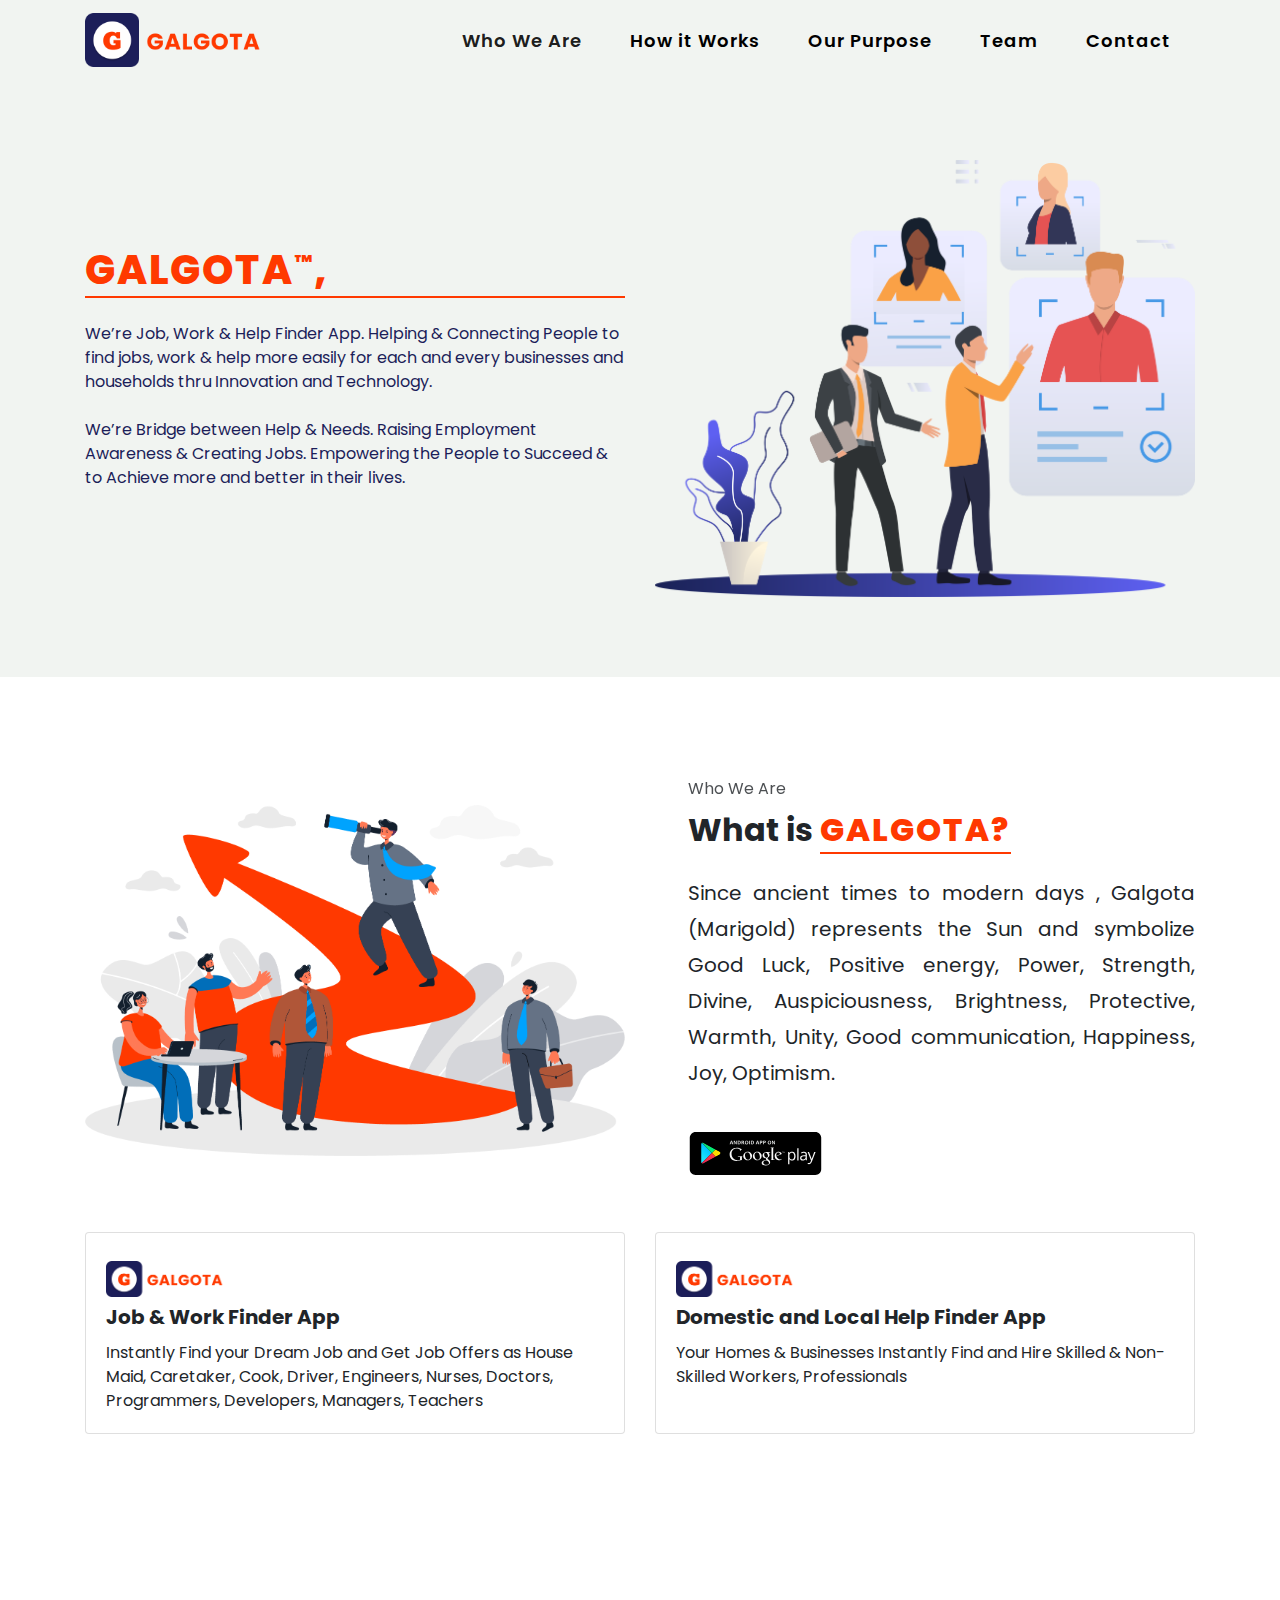
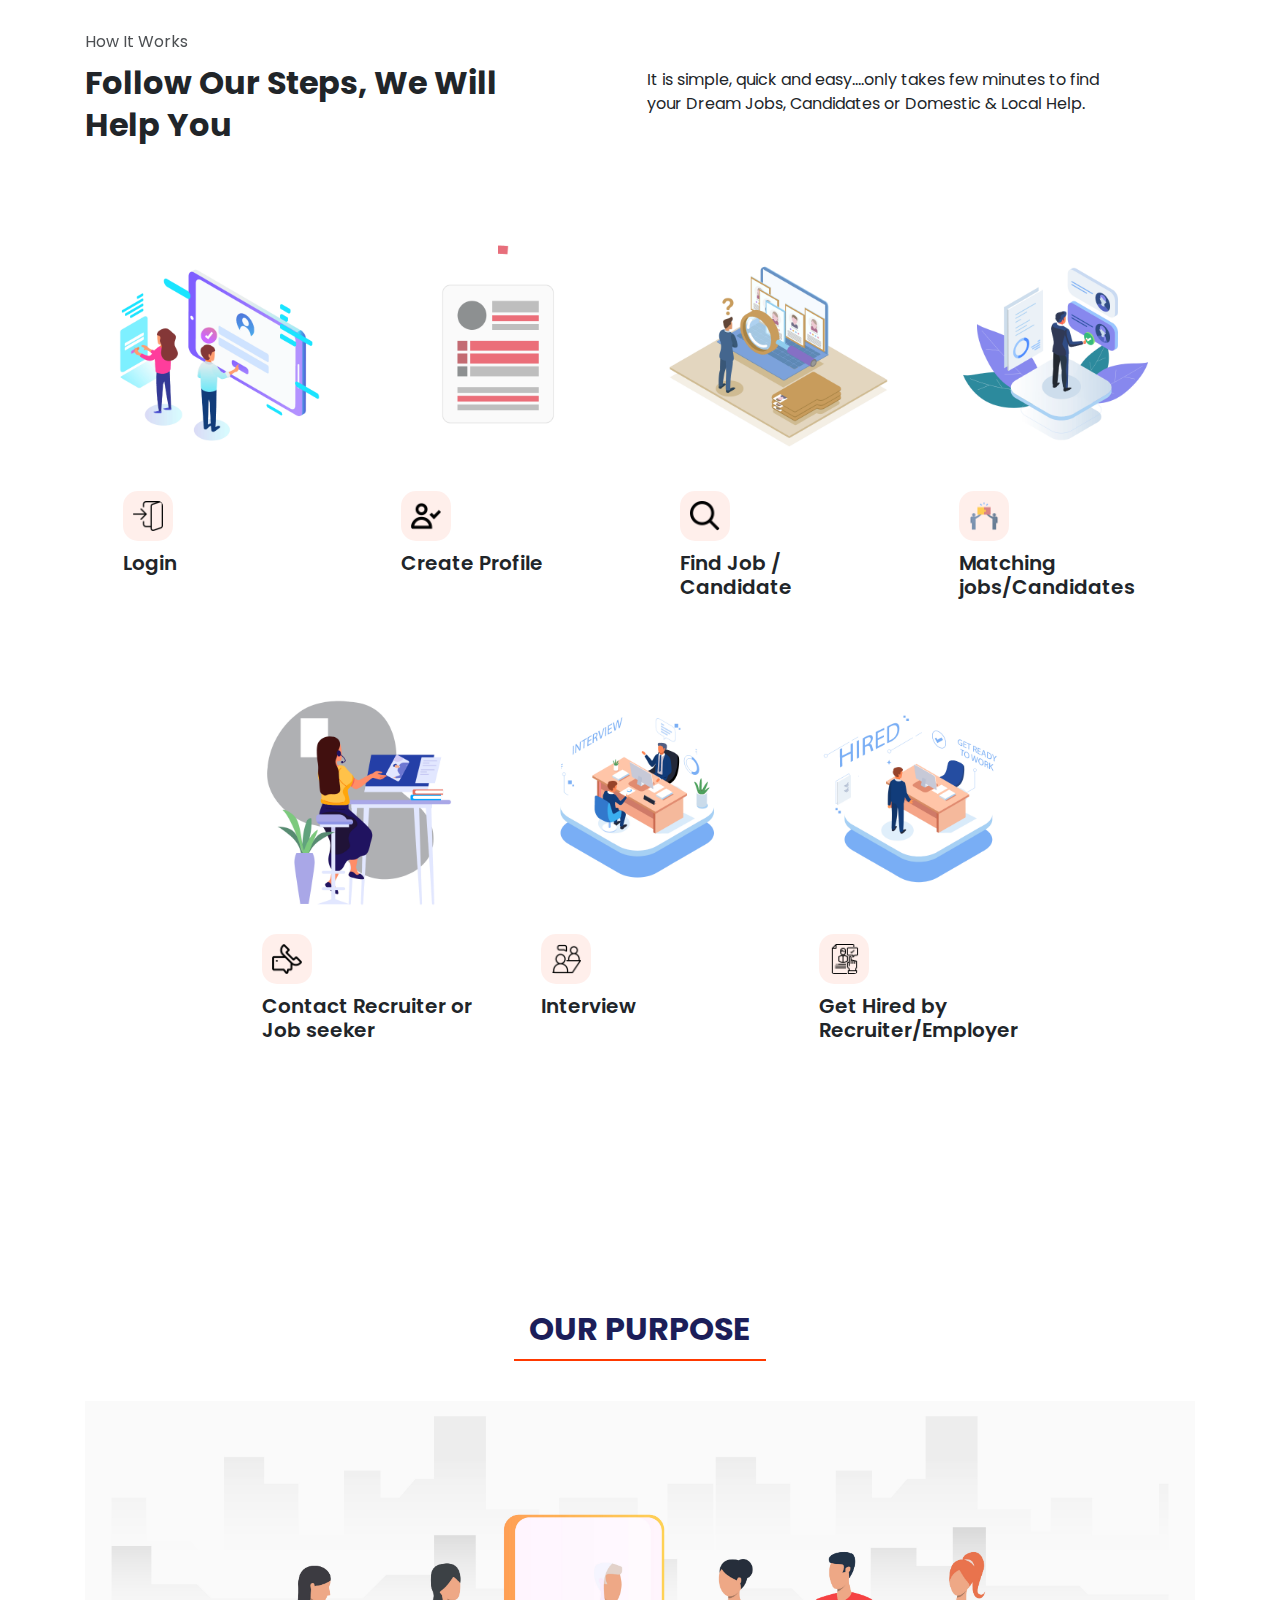
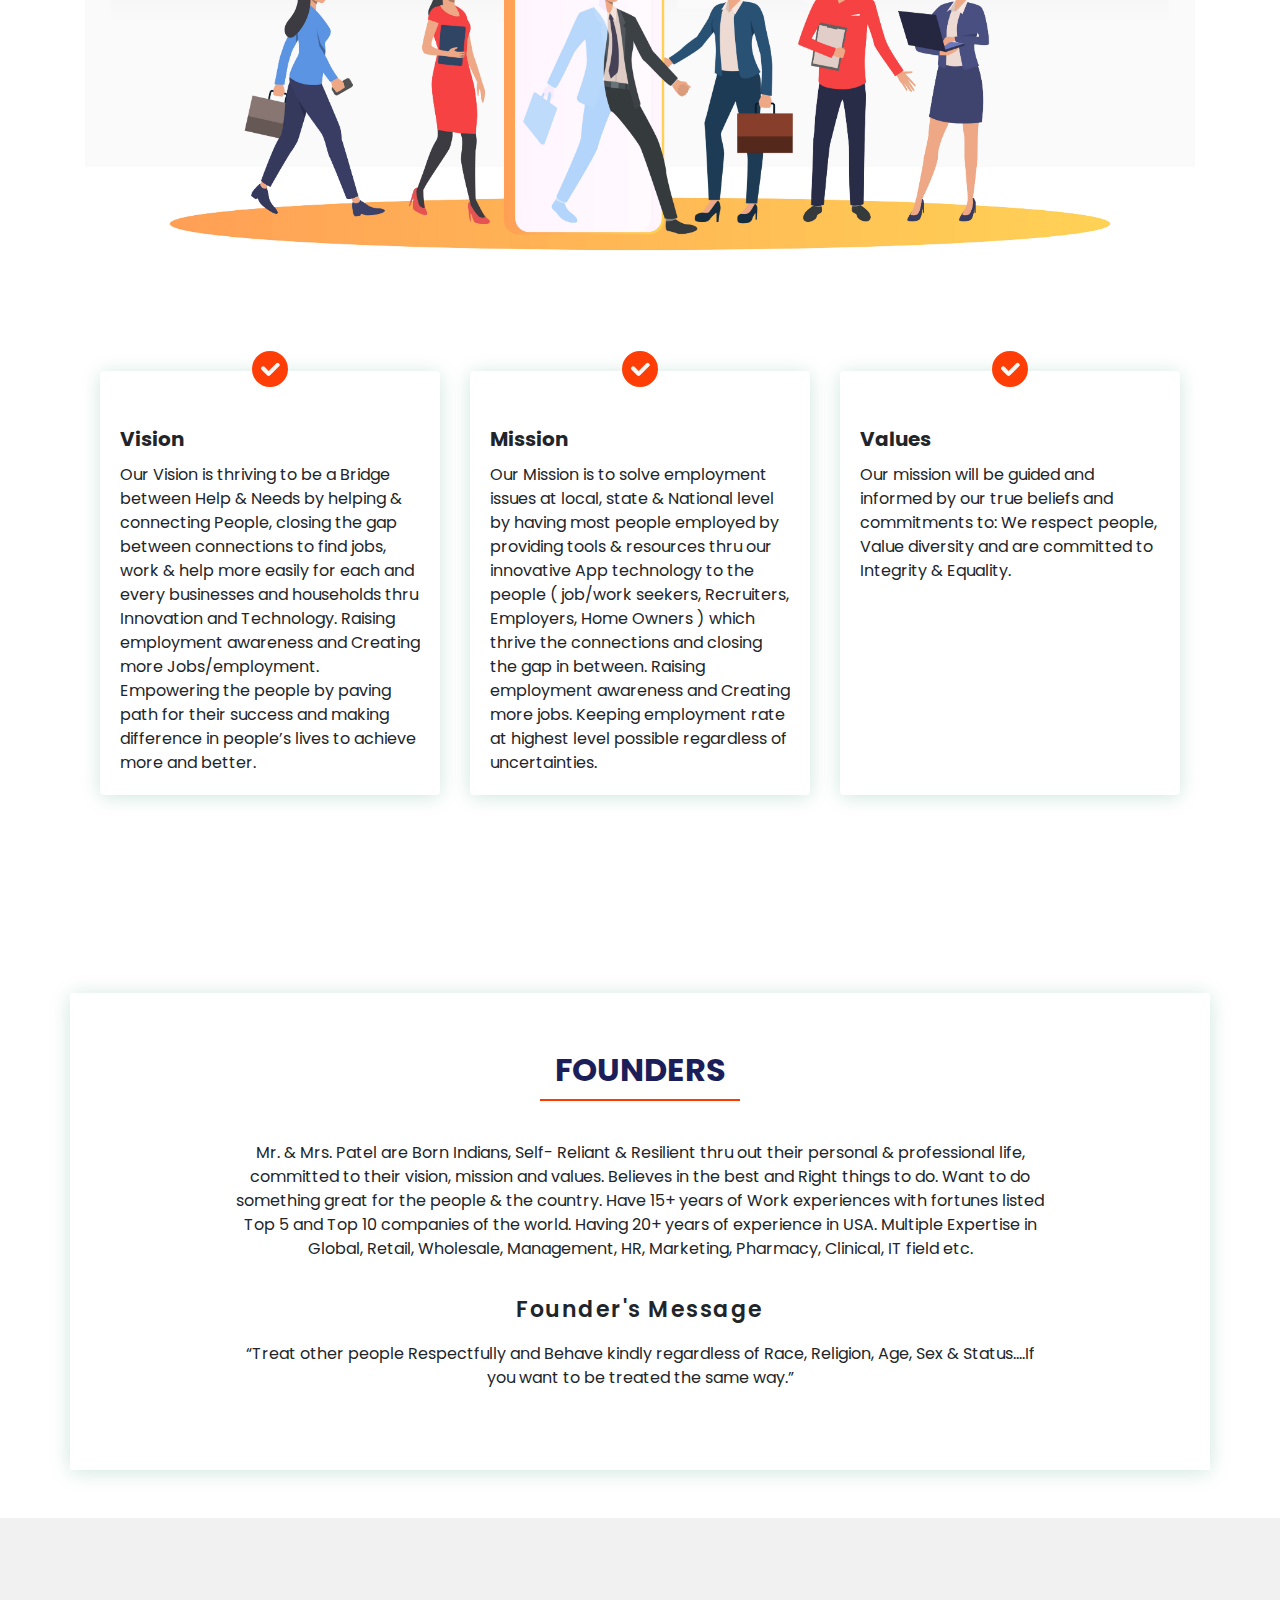
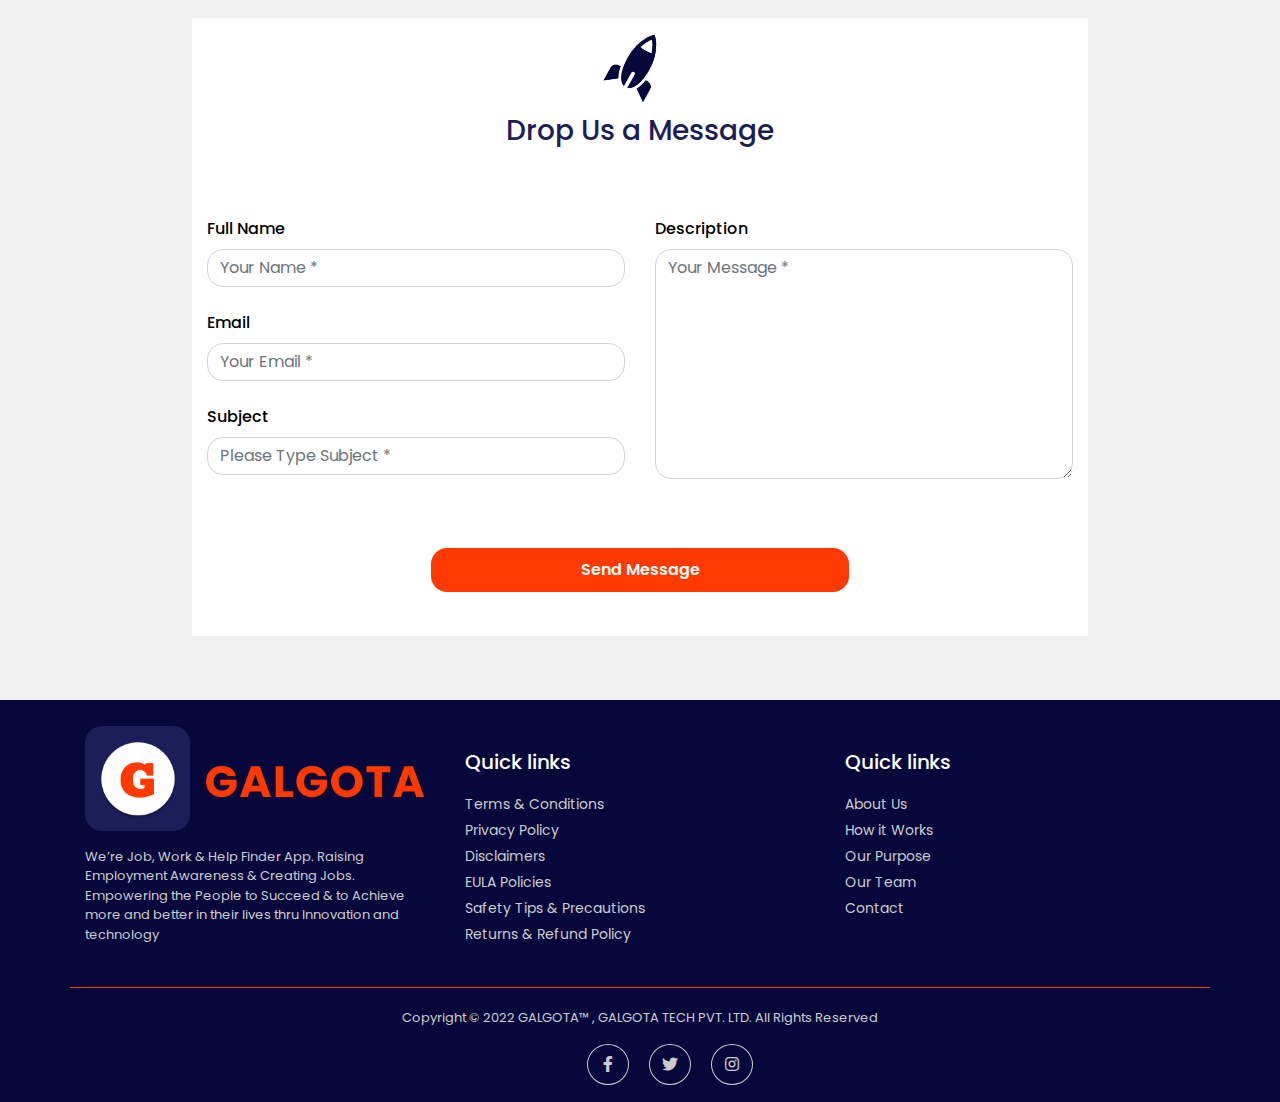
==== commit fc33acf1: "Changes" ====
--- a/index.html
+++ b/index.html
@@ -159,7 +159,7 @@
                         </p>
                     </div>
                     <div class="col-12 mt-5">
-                        <div class="card-deck text-left justify-content-evenly">
+                        <div class="card-deck text-left justify-content-center">
                             <div class="card">
                                 <img src="images/38435-register.gif" class="card-img-top" alt="Card Image">
                                 <div class="card-body">
--- a/css/style.css
+++ b/css/style.css
@@ -122,9 +122,10 @@
     border: 0;
     border-radius: 20px;
     margin: 0;
-    flex: 0 0 25%;
+    flex: 0 0 24%;
     margin-bottom: 10px;
     padding: 20px;
+    margin-right: 5px;
 }
 
 h5.card-title {
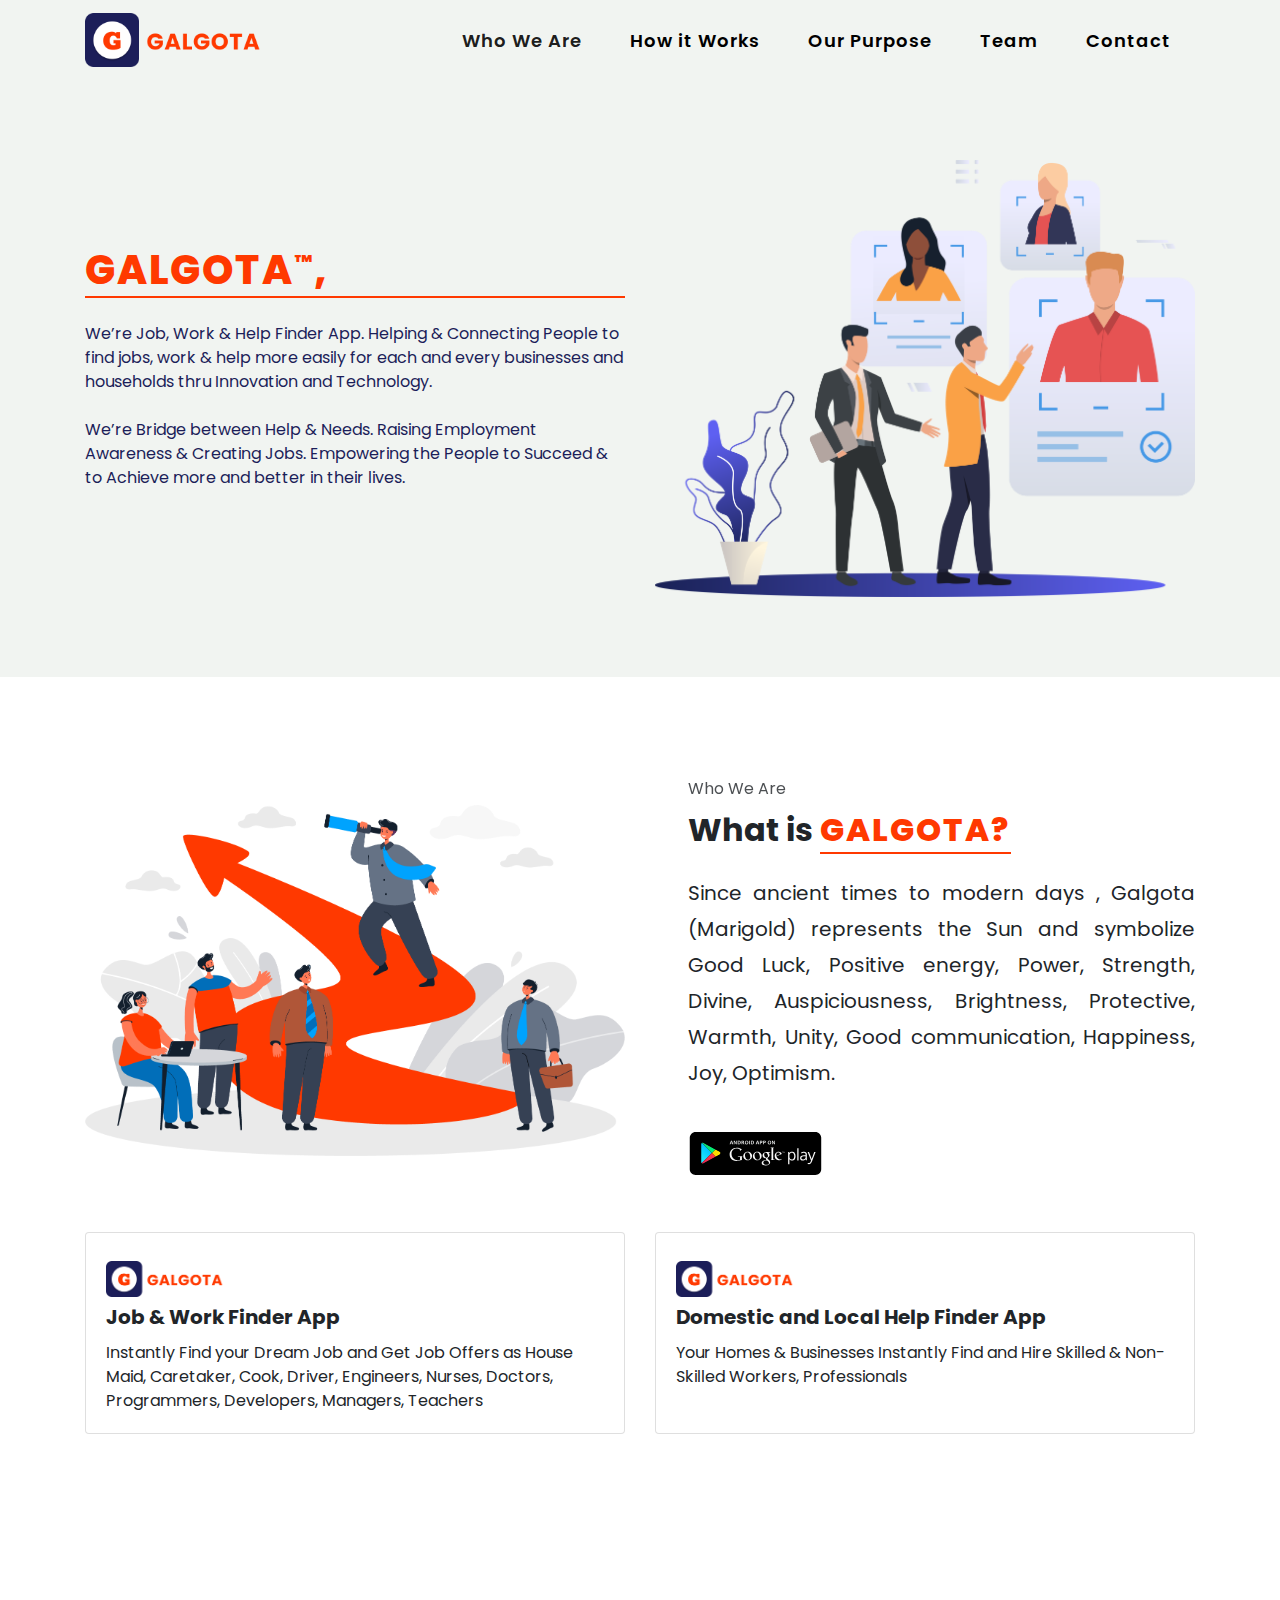
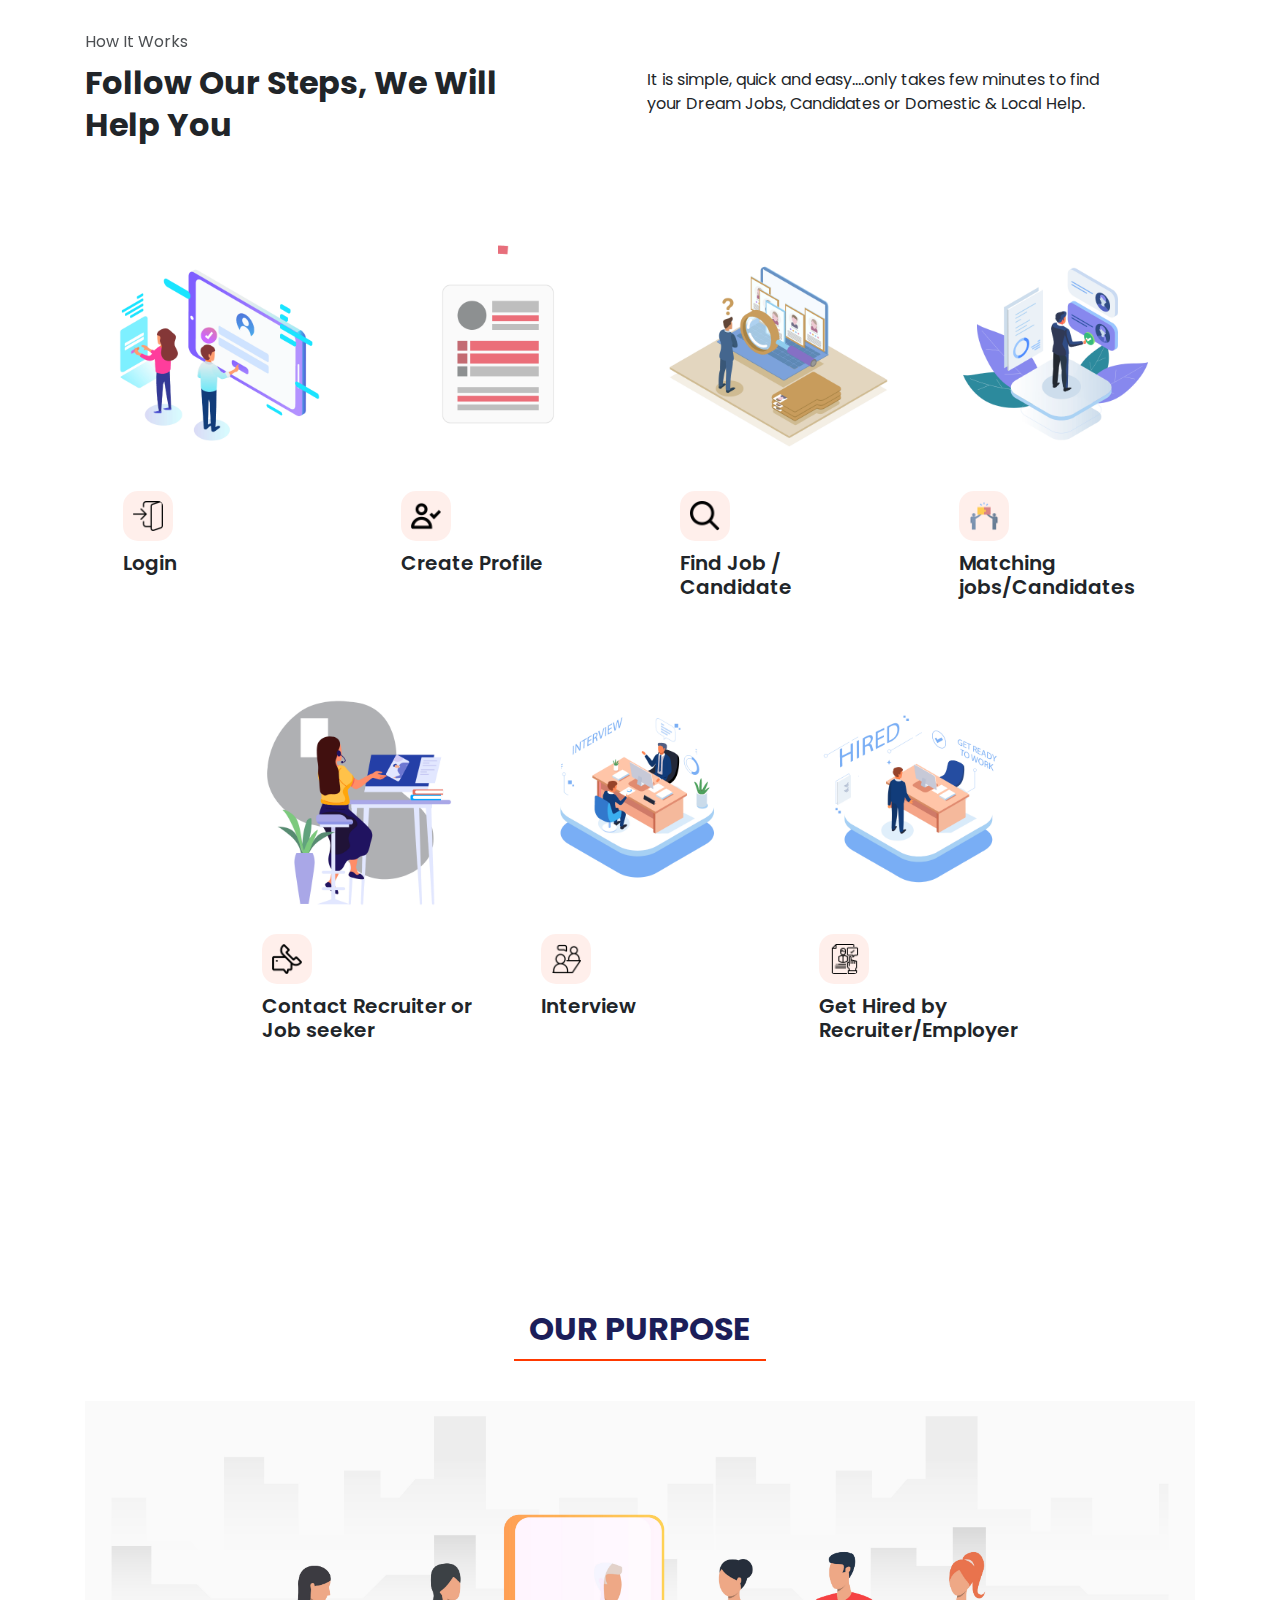
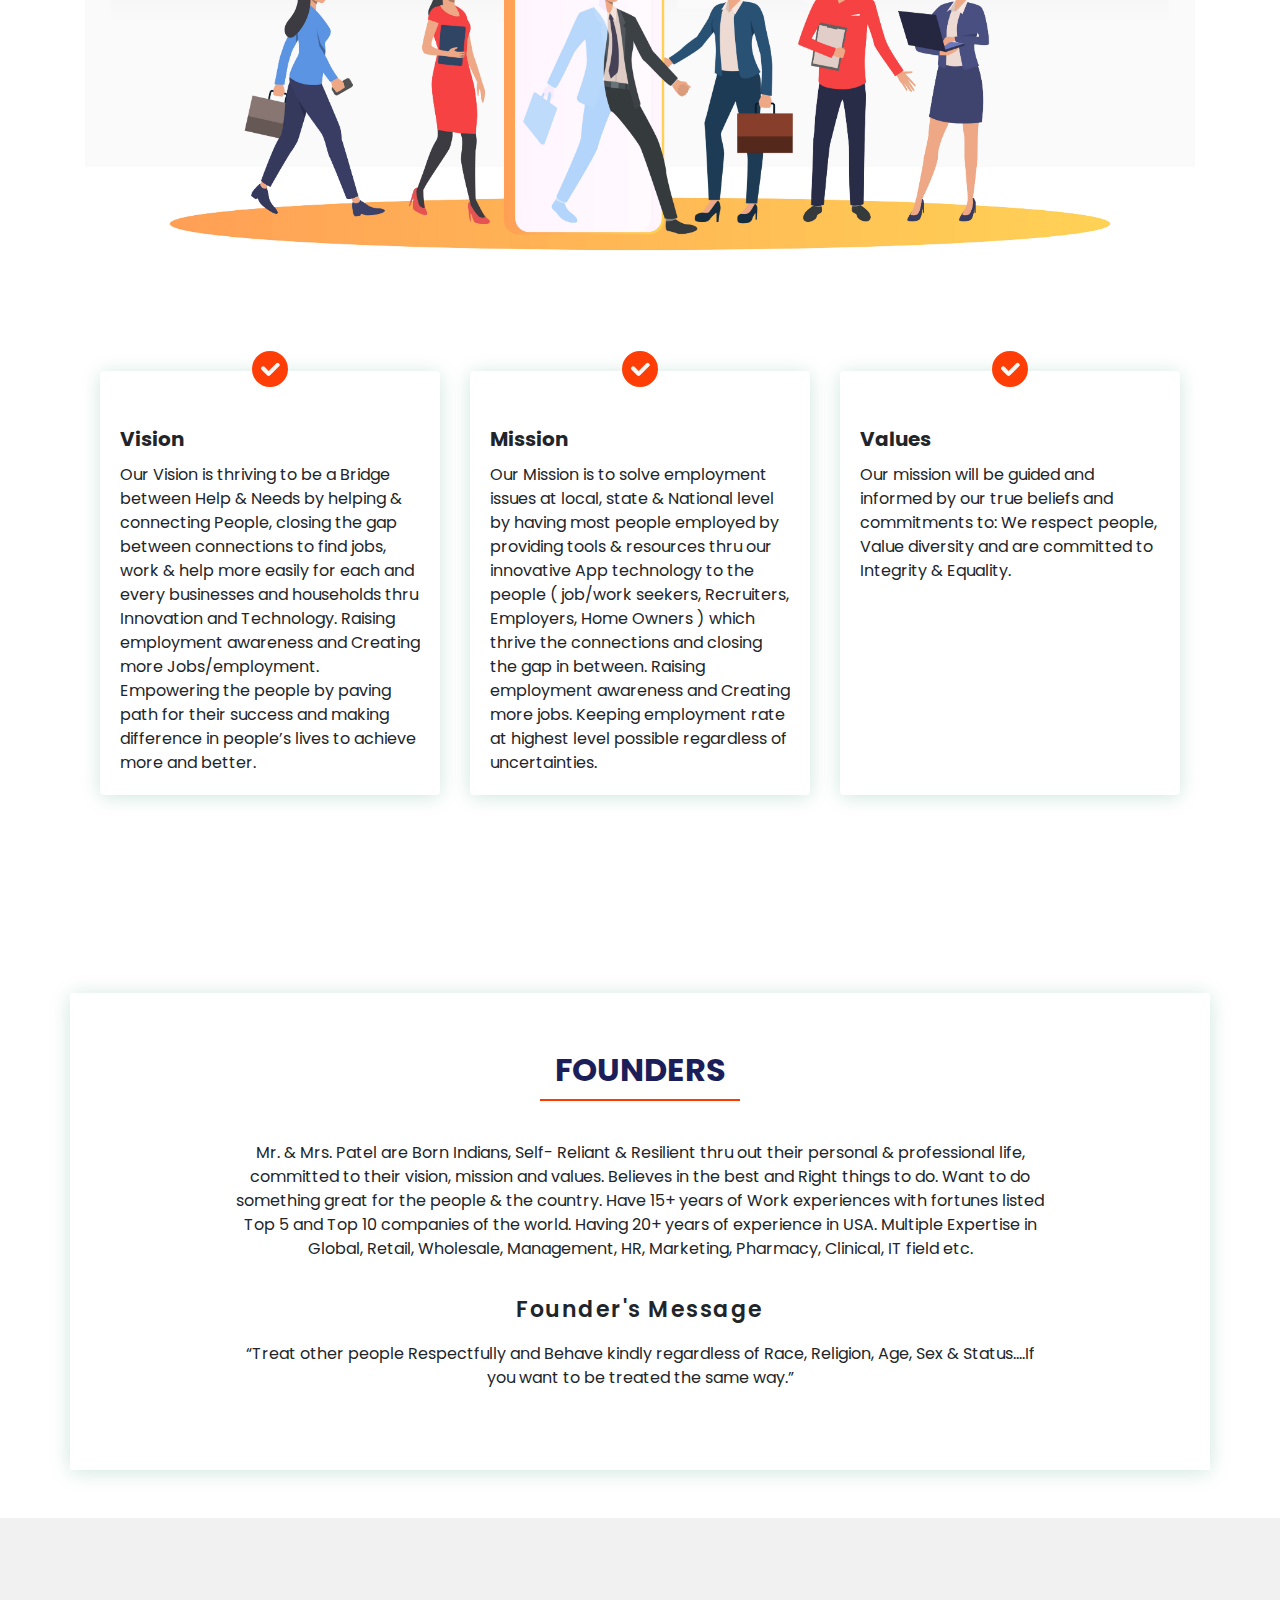
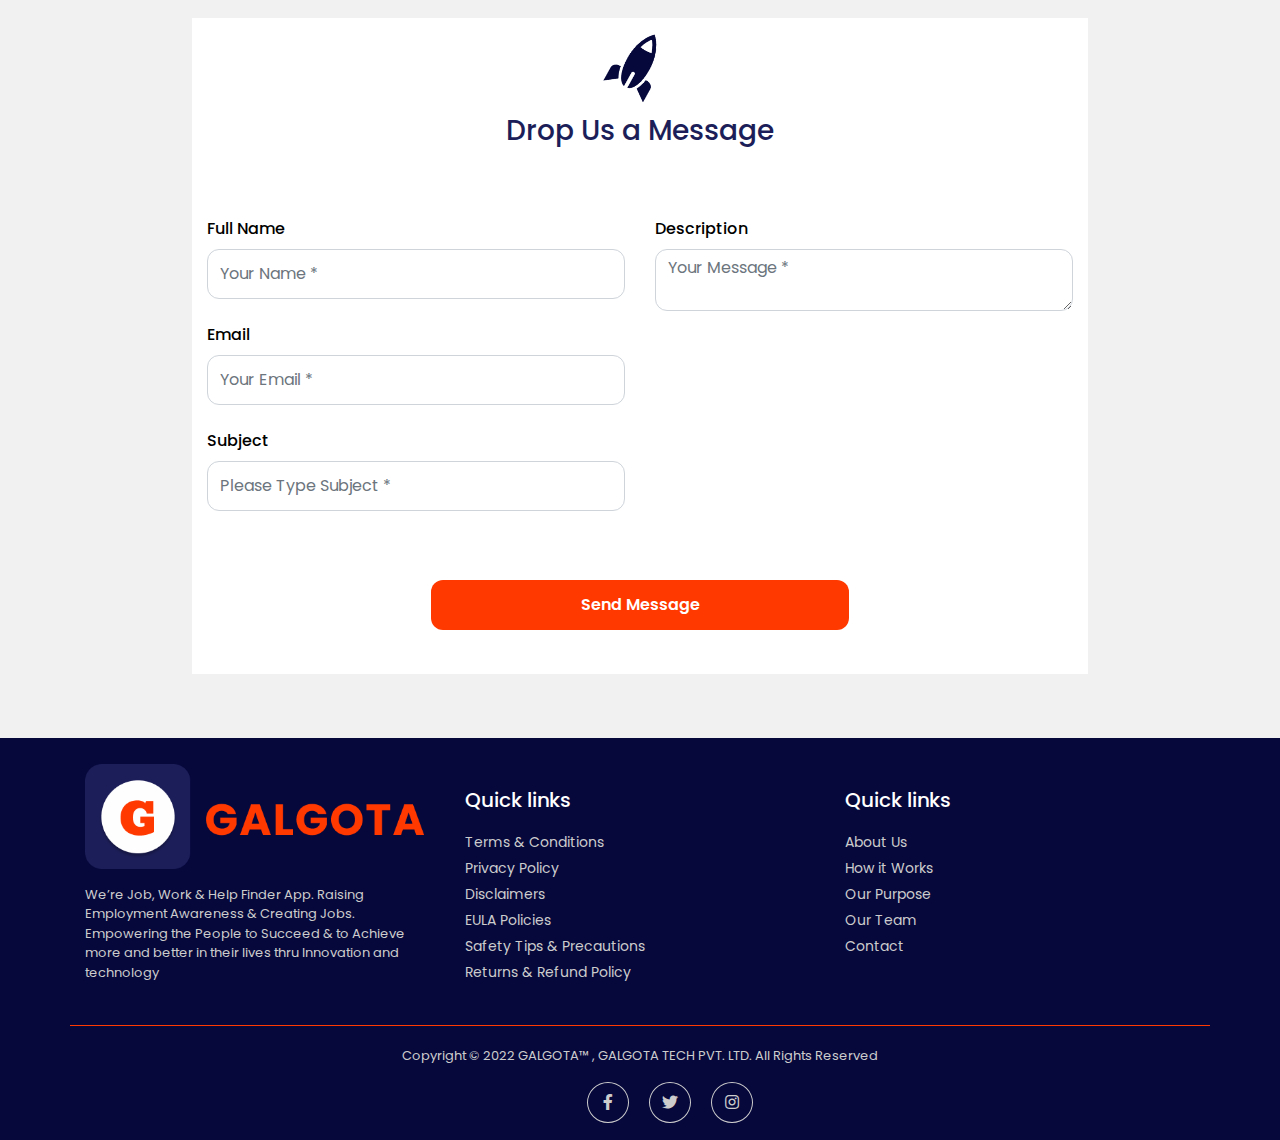
==== commit 5e0f187d: "Changes In form" ====
--- a/index.html
+++ b/index.html
@@ -321,7 +321,7 @@
                 </div>
                 <div>
                     <h3>Drop Us a Message</h3>
-                    <div class="row">
+                    <div class="row align-content-lg-stretch">
                         <div class="col-md-6">
                             <div class="form-group mb-4">
                                 <label for="txtName">Full Name</label>
@@ -340,7 +340,7 @@
                         <div class="col-md-6">
                             <div class="form-group mb-4">
                                 <label for="txtMsg">Description</label>
-                                <textarea name="txtMsg" id="txtMsg" class="form-control" placeholder="Your Message *" style="width: 100%; height:230px;" required></textarea>
+                                <textarea name="txtMsg" id="txtMsg" class="form-control" placeholder="Your Message *" style="width: 100%;" required></textarea>
                             </div>
                         </div>
                     </div>
--- a/css/style.css
+++ b/css/style.css
@@ -256,6 +256,8 @@
 
 .contact-form .form-control {
     border-radius: 1rem;
+    min-height: 50px;
+    border-radius: 12px;
 }
 
 .contact-image {
@@ -292,8 +294,8 @@
 .contact-form .btnContact {
     width: 100%;
     border: none;
-    border-radius: 1rem;
-    padding: 10px;
+    border-radius: 12px;
+    padding: 13px;
     background: #ff3900;
     font-weight: 600;
     color: #fff;
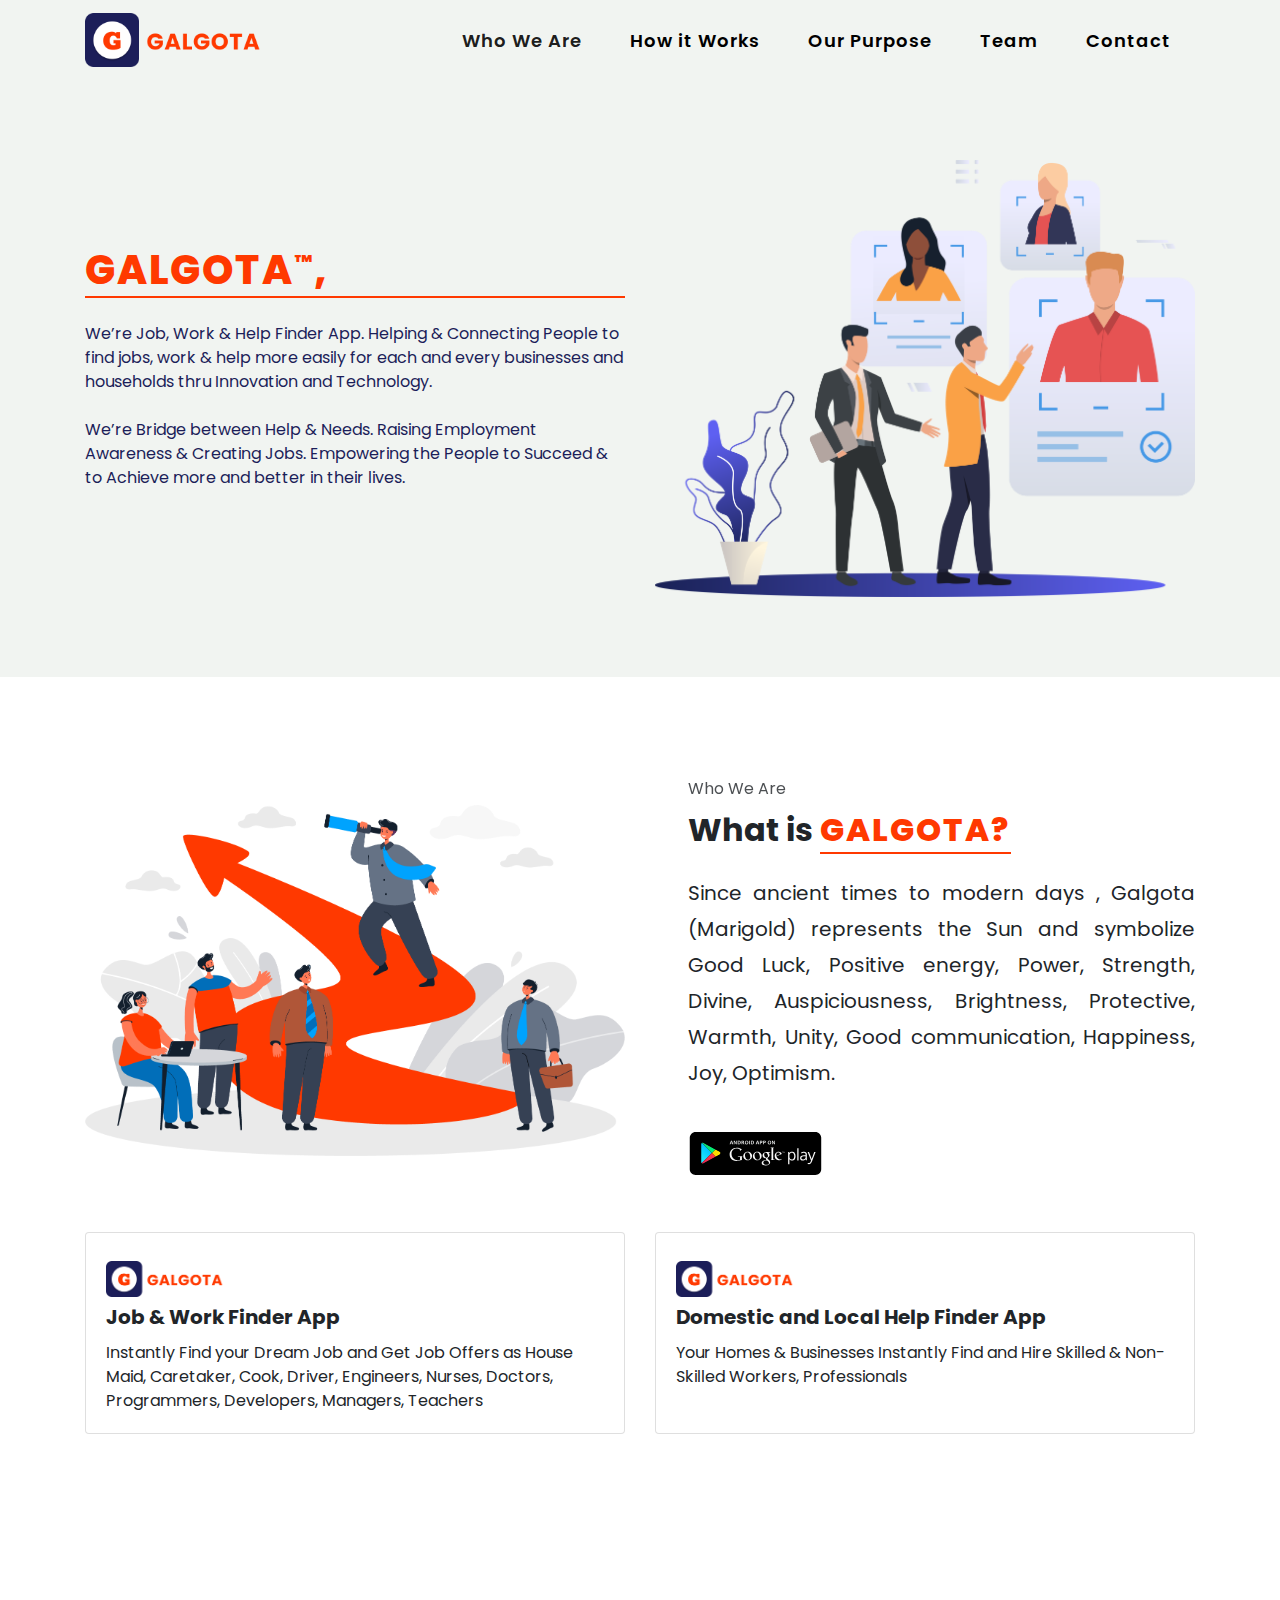
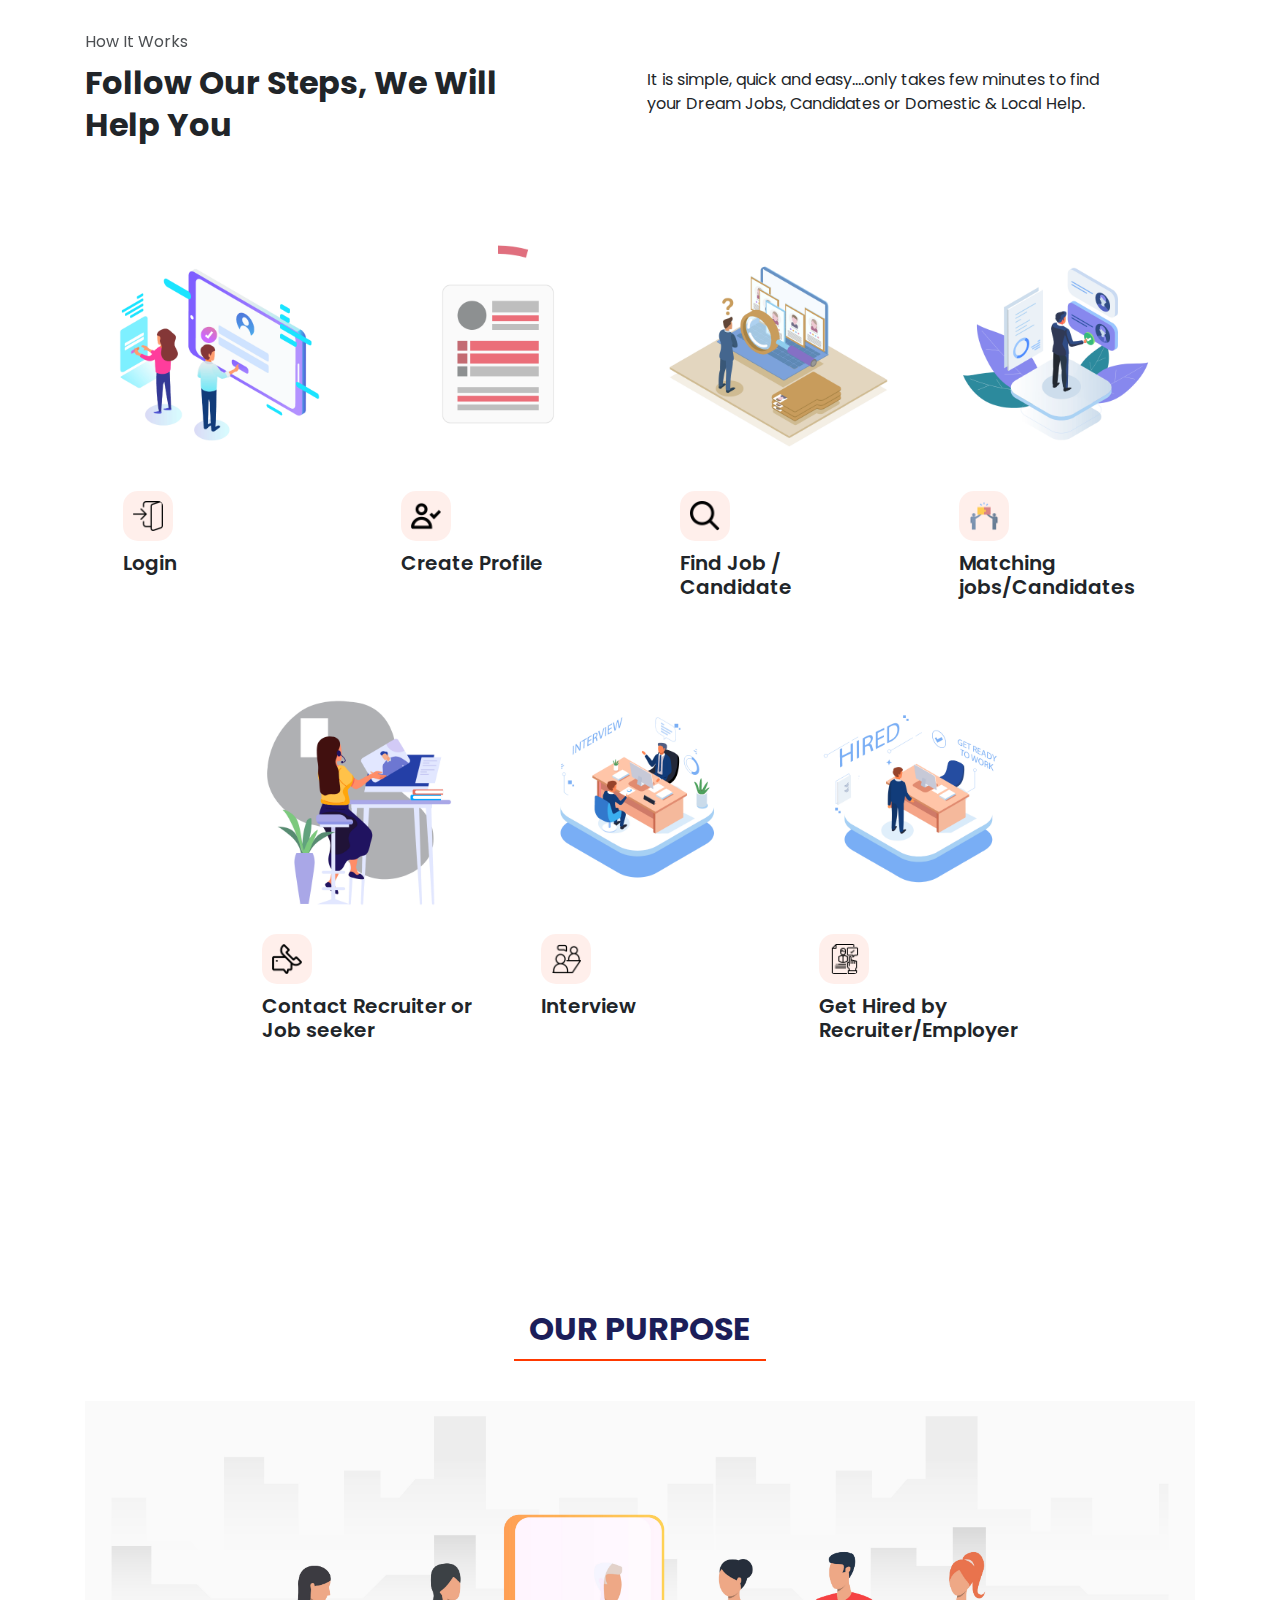
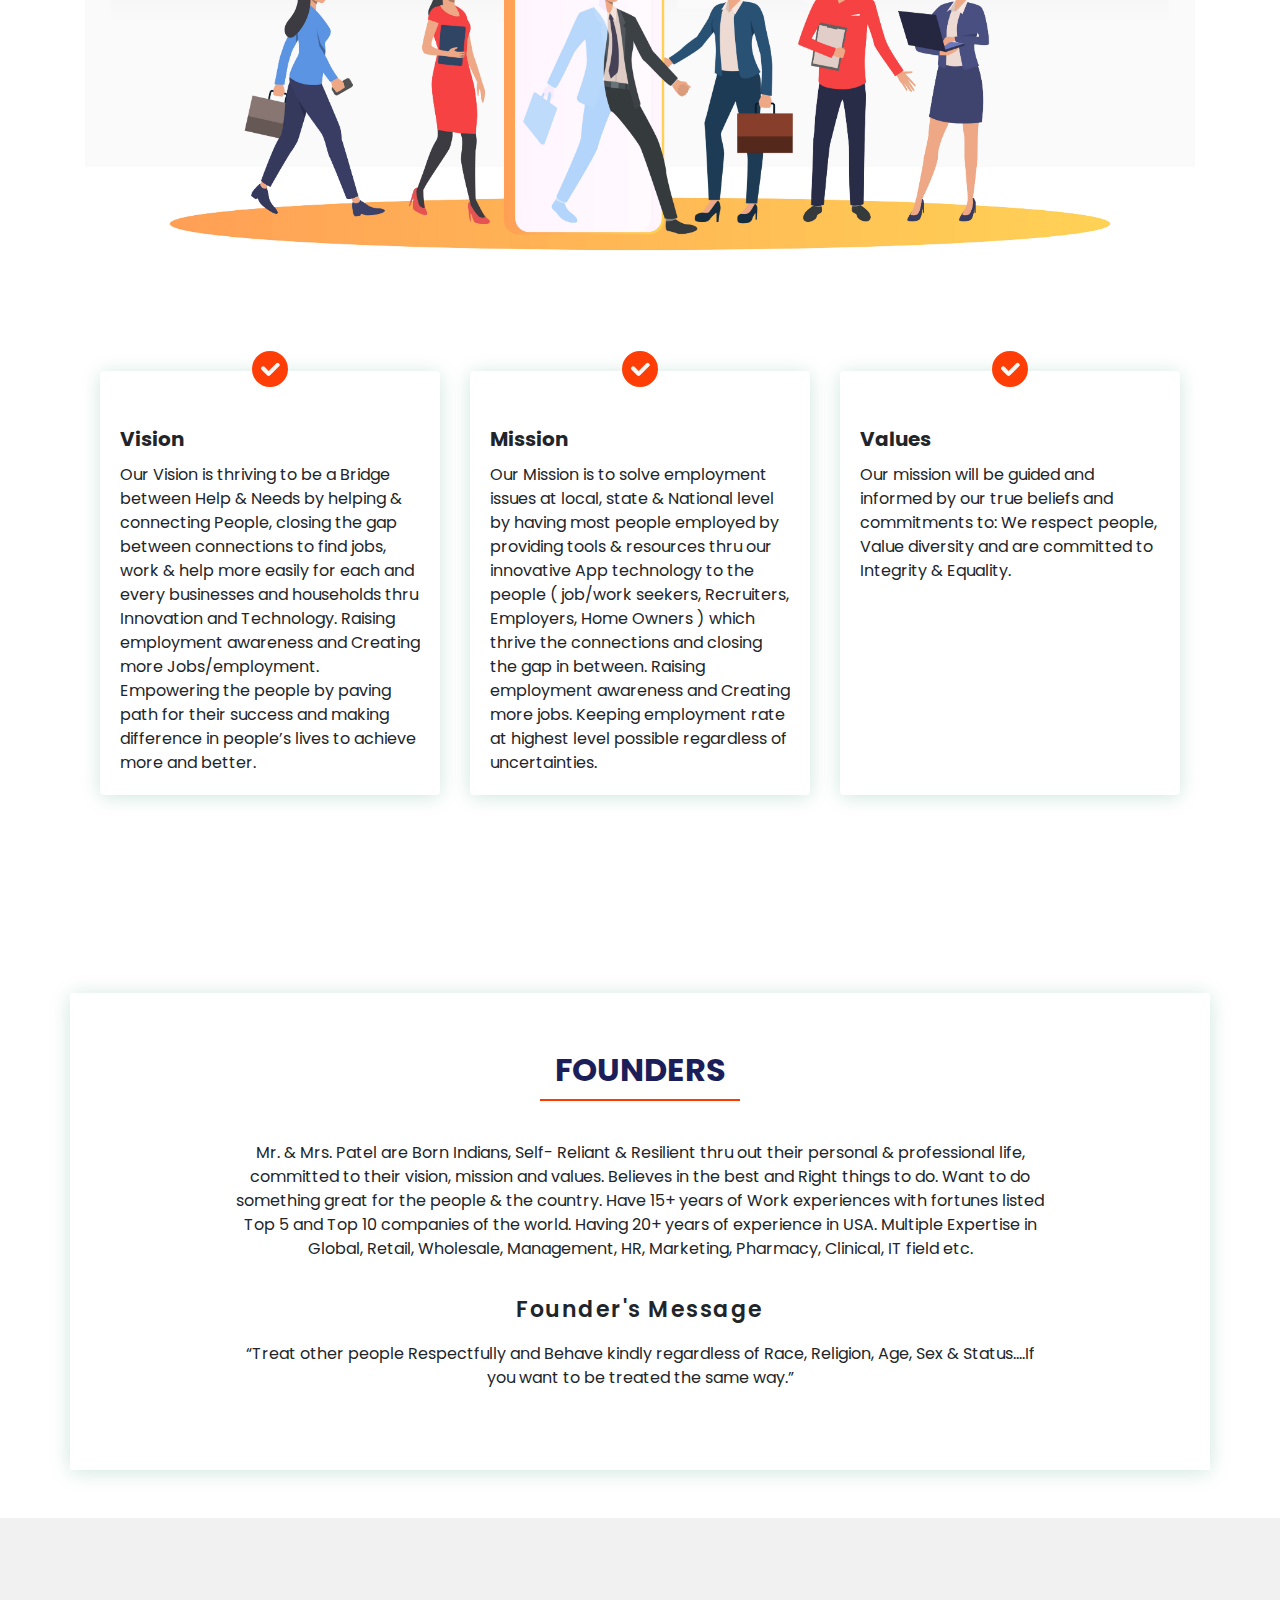
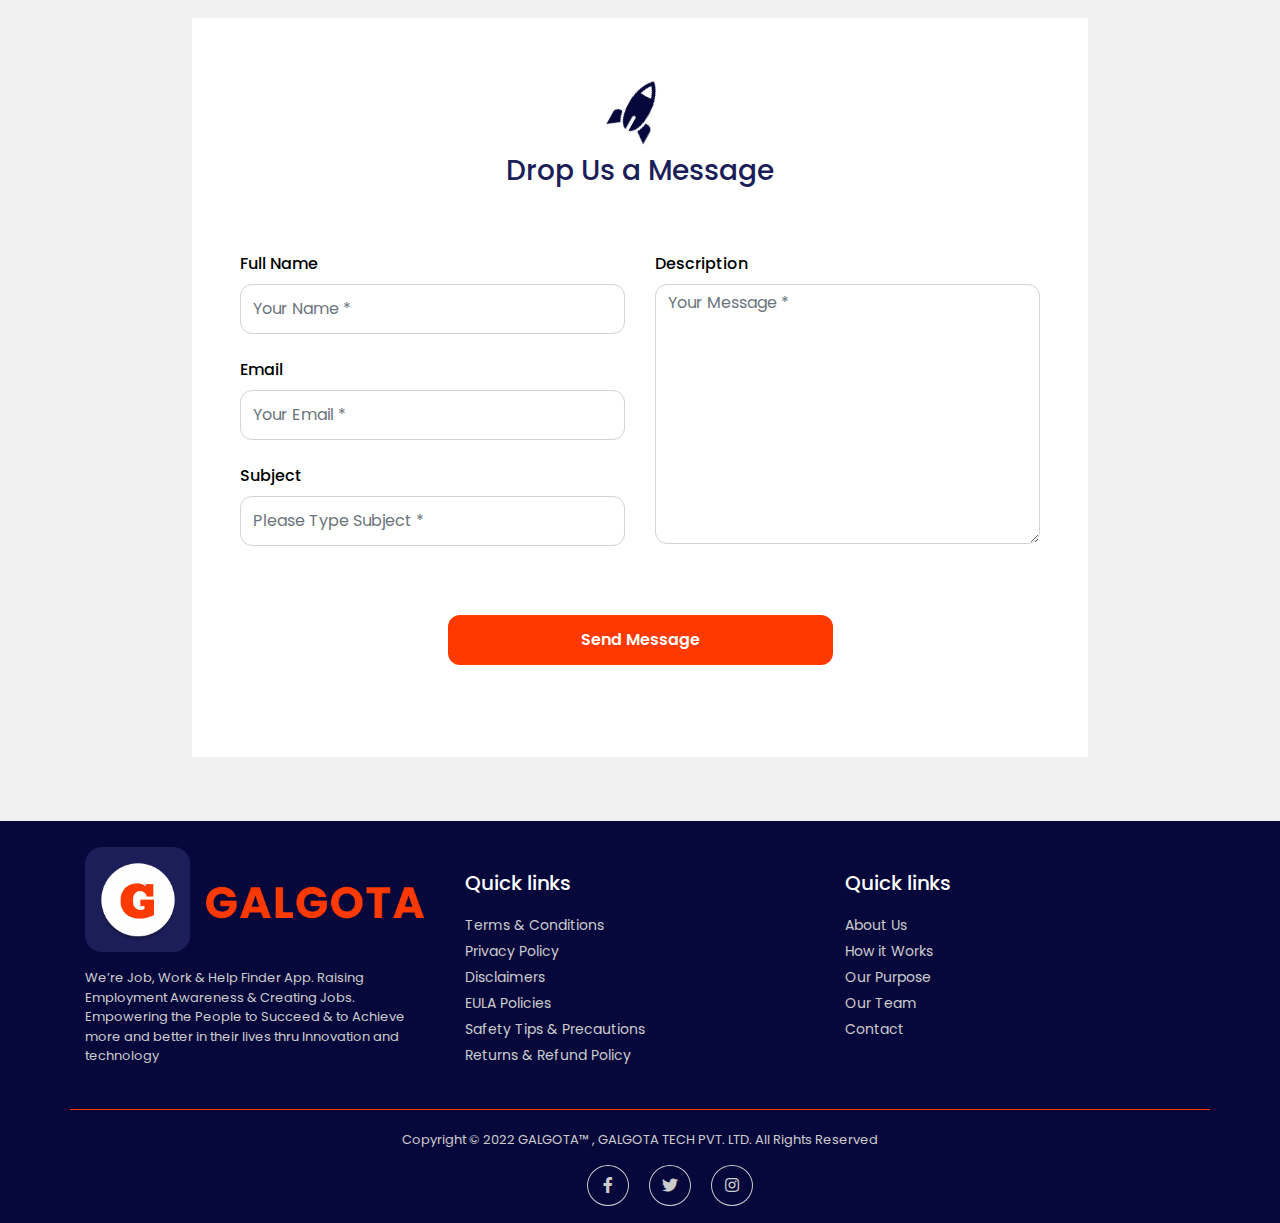
==== commit 65b7623e: "Form Change Textarea" ====
--- a/index.html
+++ b/index.html
@@ -315,7 +315,7 @@
             </div>
         </section>
         <section class="contact" id="contact">
-            <div class="container contact-form">
+            <div class="container contact-form p-lg-5">
                 <div class="contact-image">
                     <img src="images/rocket_contact.png" alt="Rocket Contact" />
                 </div>
@@ -340,7 +340,7 @@
                         <div class="col-md-6">
                             <div class="form-group mb-4">
                                 <label for="txtMsg">Description</label>
-                                <textarea name="txtMsg" id="txtMsg" class="form-control" placeholder="Your Message *" style="width: 100%;" required></textarea>
+                                <textarea name="txtMsg" id="txtMsg" class="form-control" placeholder="Your Message *" style="width: 100%; height: 260px;" required></textarea>
                             </div>
                         </div>
                     </div>
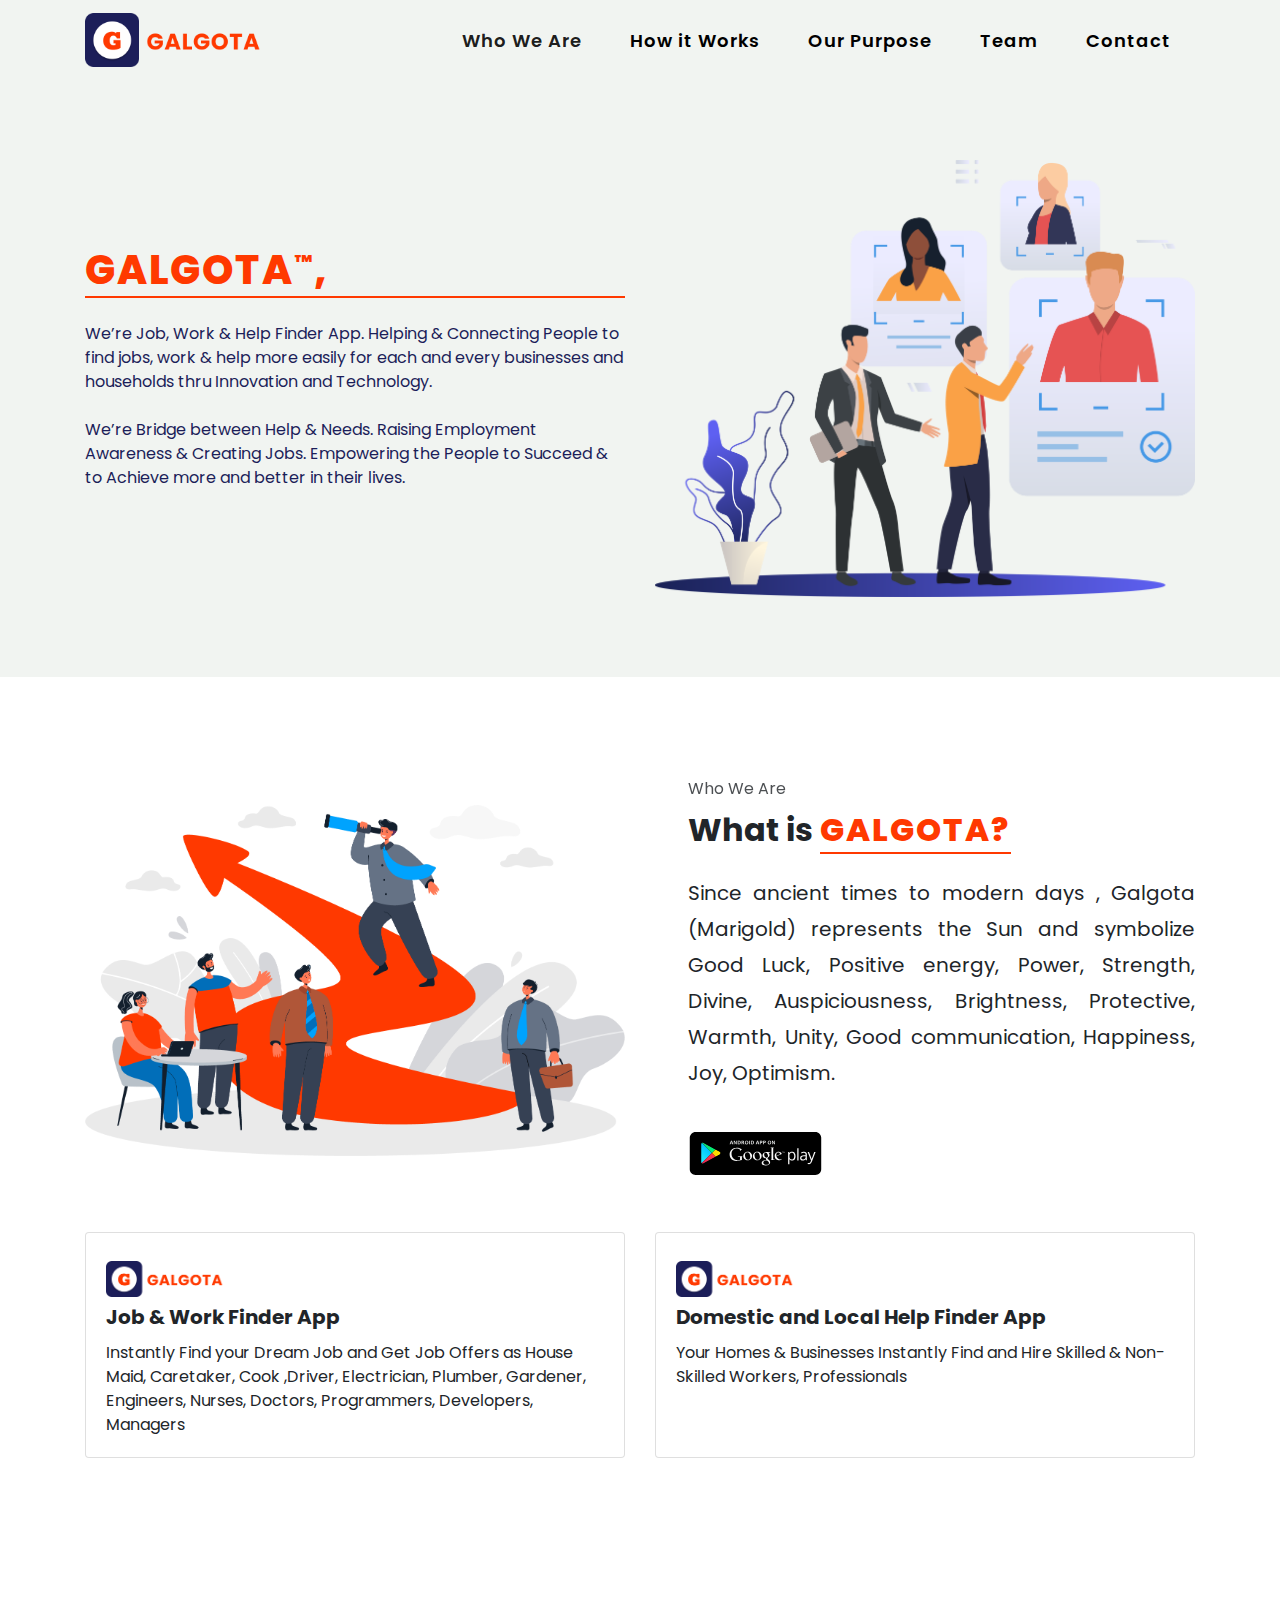
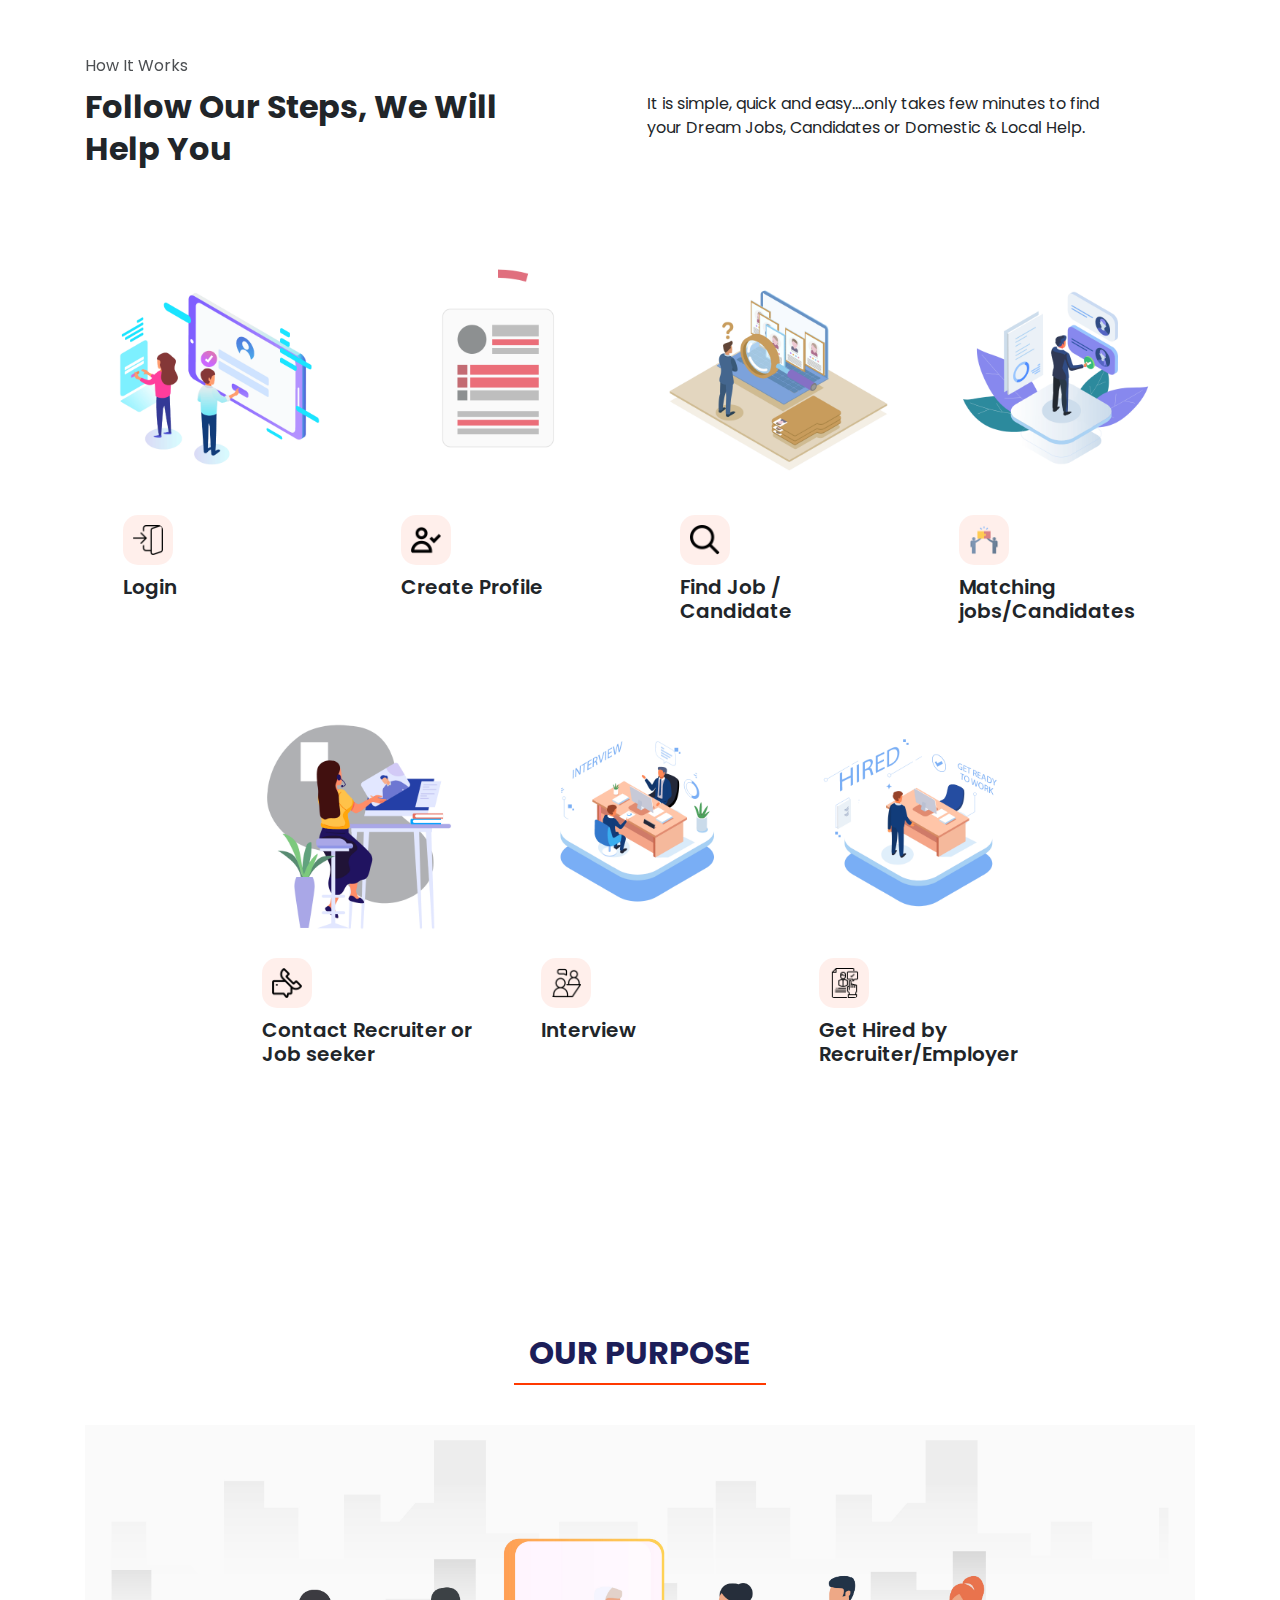
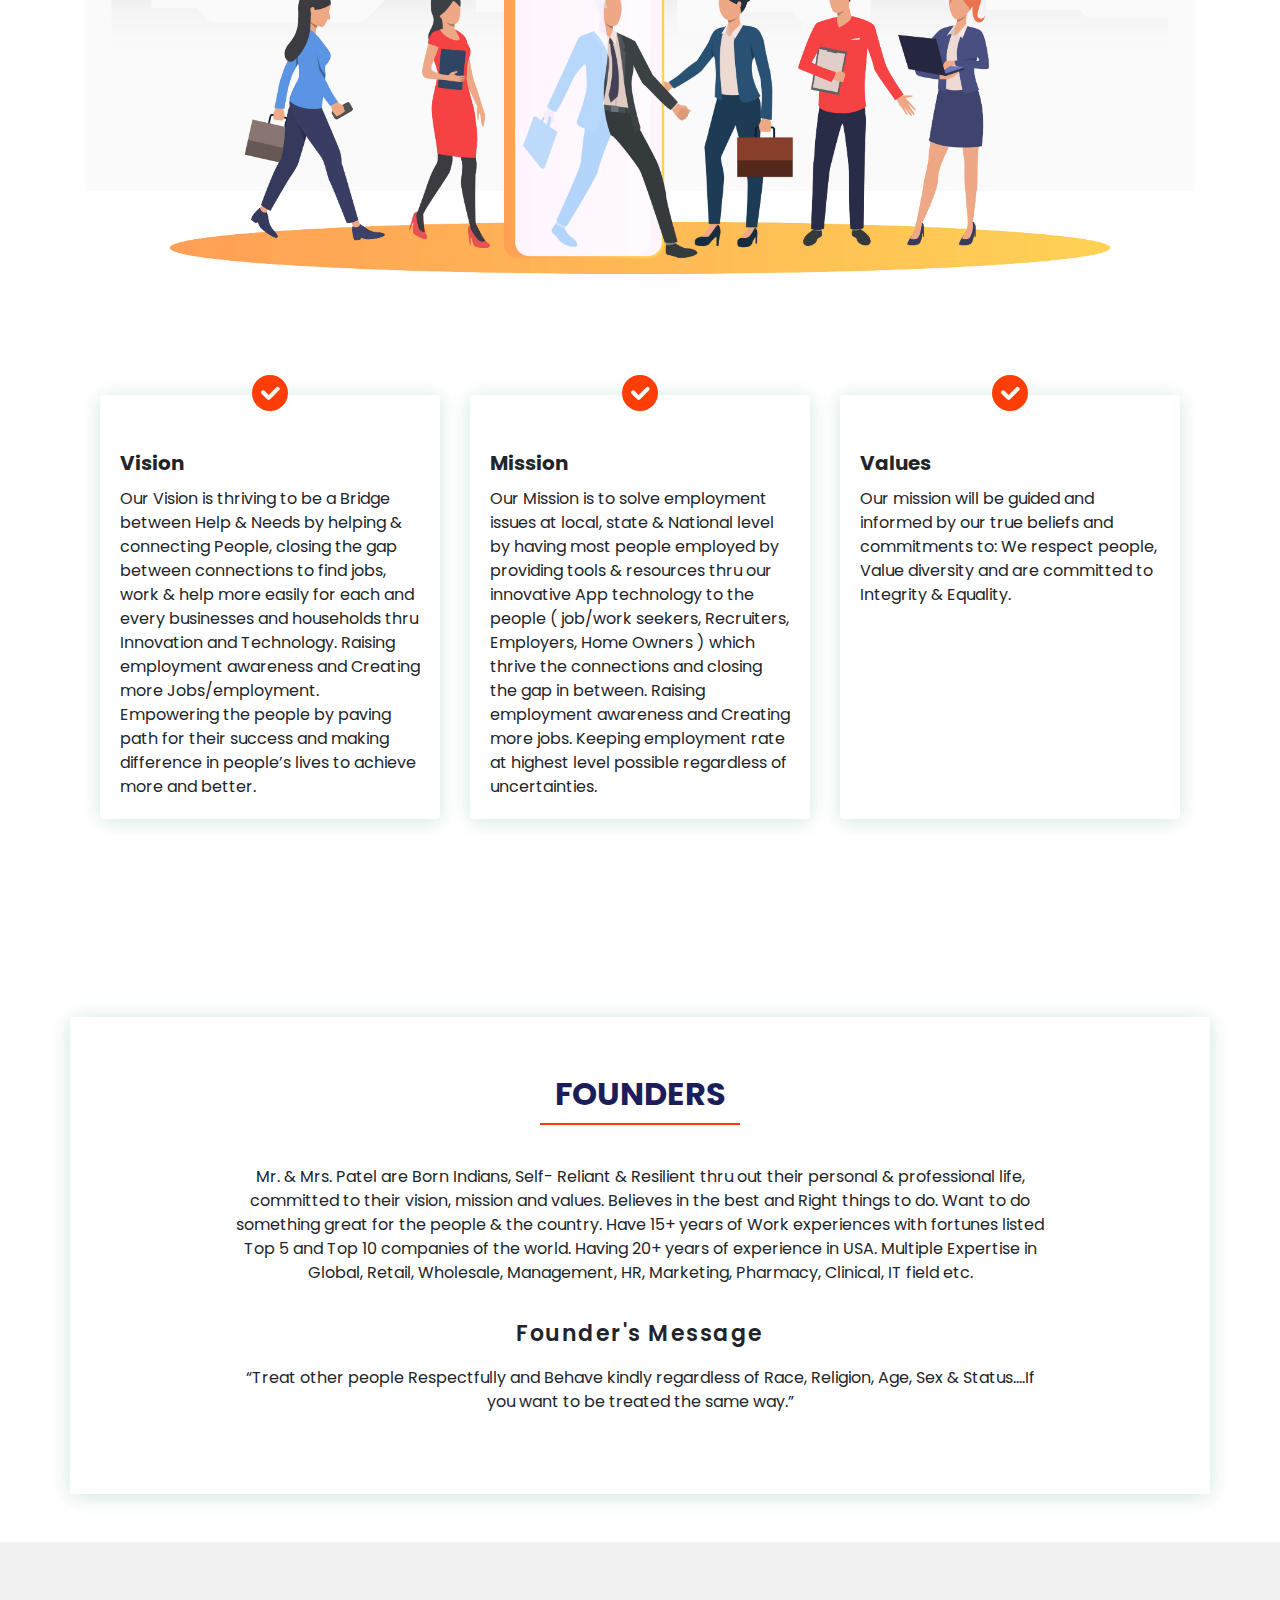
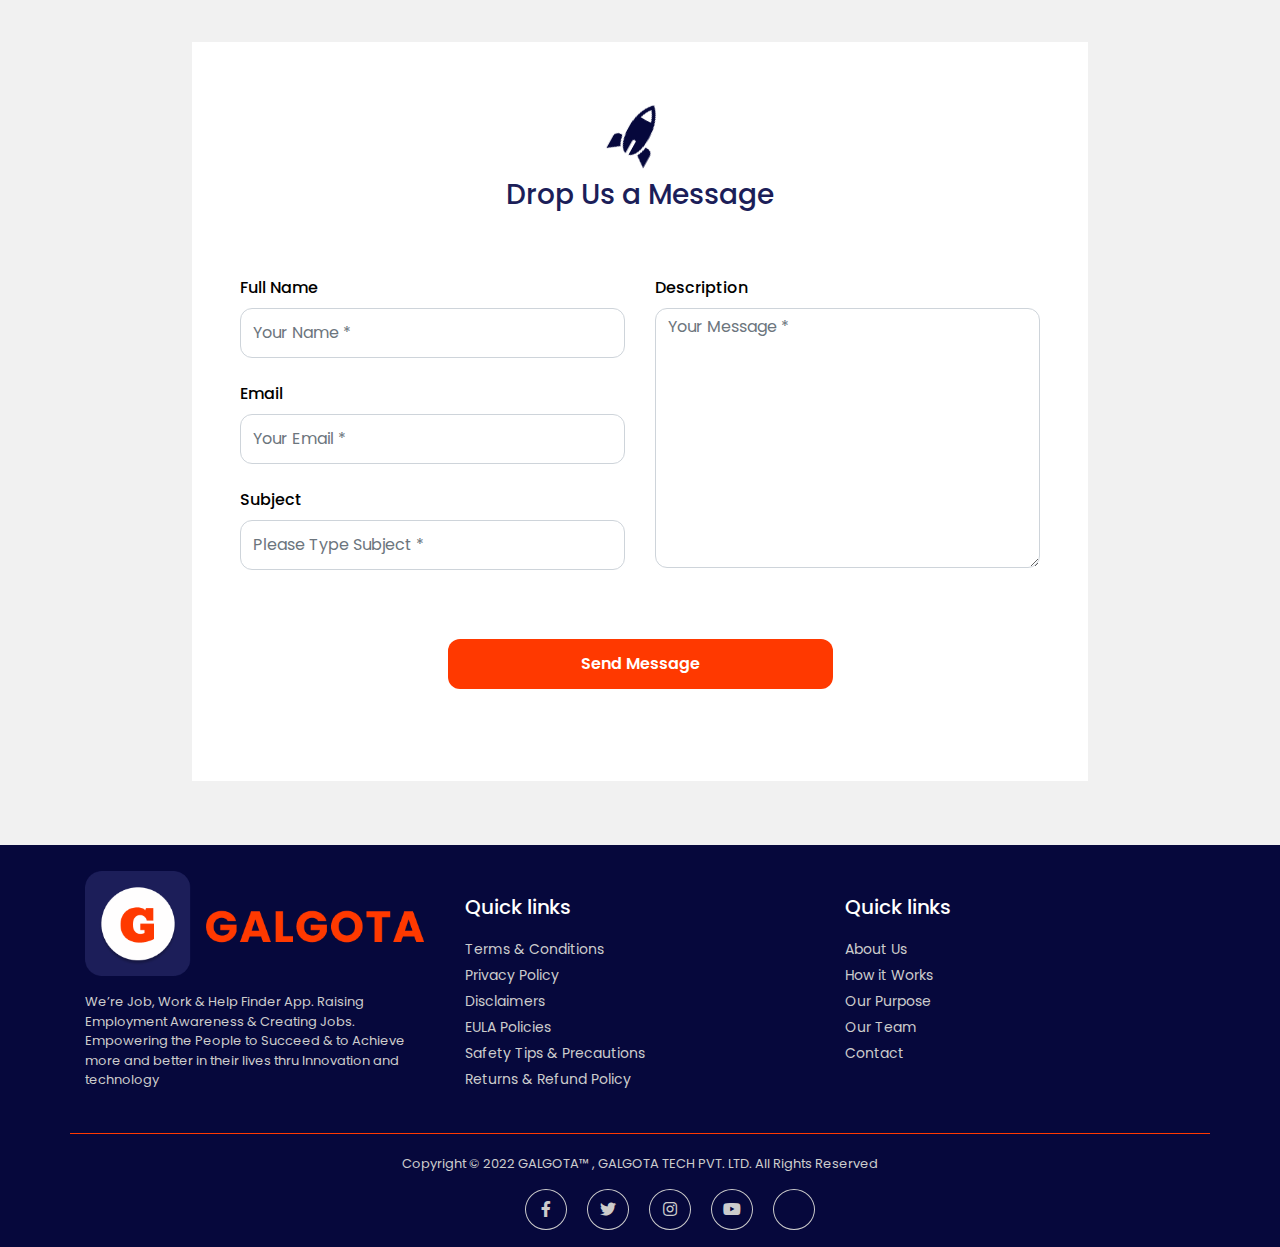
==== commit 602633a2: "changes for new" ====
--- a/index.html
+++ b/index.html
@@ -119,7 +119,8 @@
                                         <img src="images/logo.png" class="img-fluid my-2" alt="Logo Image" style="width:120px;" />
                                         <h5 class="card-title font-weight-bold">Job & Work Finder App</h5>
                                         <p class="card-text">
-                                            Instantly Find your Dream Job and Get Job Offers as House Maid, Caretaker, Cook, Driver, Engineers, Nurses, Doctors, Programmers, Developers, Managers, Teachers
+                                            Instantly Find your Dream Job and Get Job Offers as House Maid, Caretaker, Cook ,Driver, Electrician, Plumber, Gardener, Engineers, Nurses, Doctors, Programmers, Developers, Managers
+
                                         </p>
                                     </div>
                                 </div>
@@ -404,10 +405,12 @@
         <div class="container">
             <p class="text-center text_color_w">Copyright © 2022 GALGOTA™ ,<a href="index.html"> GALGOTA TECH</a> PVT. LTD. All Rights Reserved</p>
             <ul class="social_footer_ul">
-                <li><a href="#!"><i class="fab fa-facebook-f"></i></a></li>
-                <li><a href="#!"><i class="fab fa-twitter"></i></a></li>
+                <li><a href="https://www.facebook.com/GalgotaApp"><i class="fab fa-facebook-f"></i></a></li>
+                <li><a href="https://twitter.com/GALGOTA_APP"><i class="fab fa-twitter"></i></a></li>
                 <!-- <li><a href="#!"><i class="fab fa-linkedin"></i></a></li> -->
-                <li><a href="#!"><i class="fab fa-instagram"></i></a></li>
+                <li><a href="https://www.instagram.com/GALGOTA_APP"><i class="fab fa-instagram"></i></a></li>
+				<li><a href="https://www.youtube.com/channel/UC6RUeFEDOs7HHXJensAj0Uw"><i class="fab fa-youtube"></i></a></li>
+				<li><a href="https://www.galgota.com"><i class="fab fa-share-alt"></i></a></li>
             </ul>
             <!--social_footer_ul ends here-->
         </div>
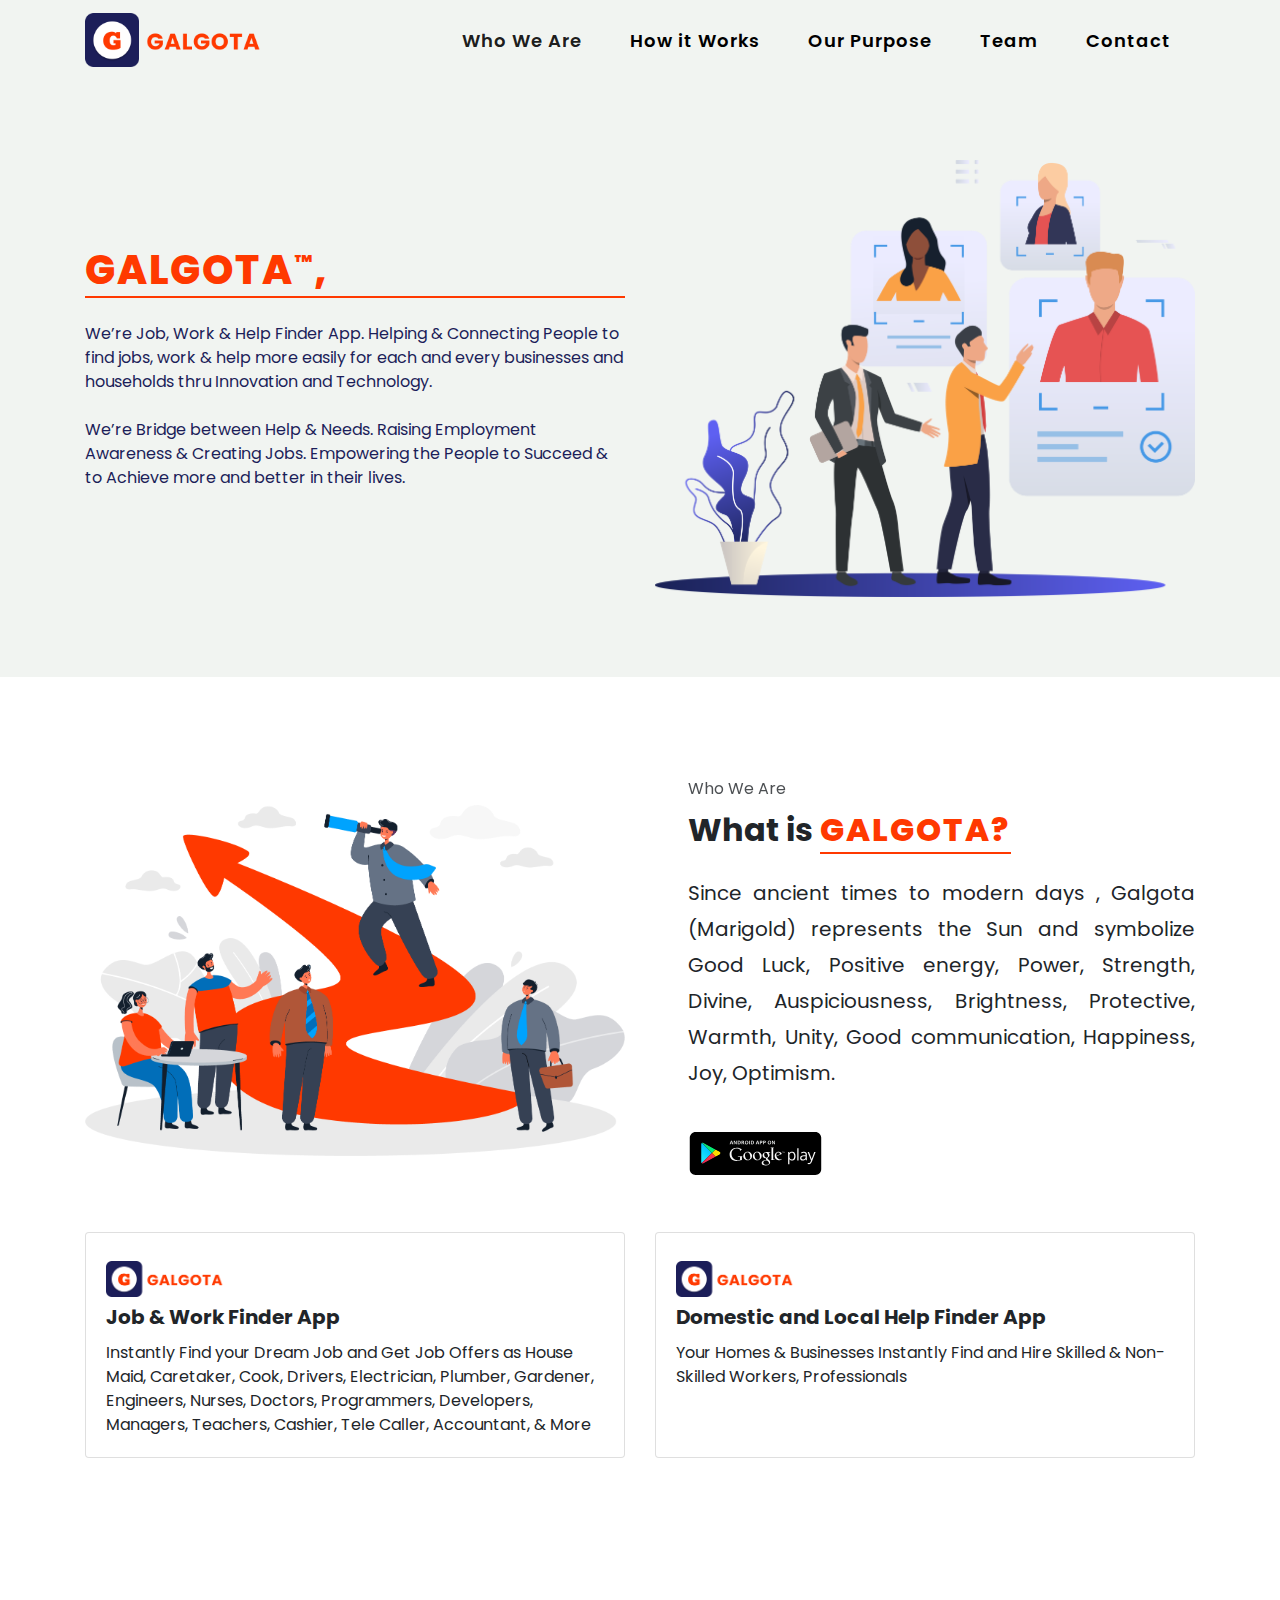
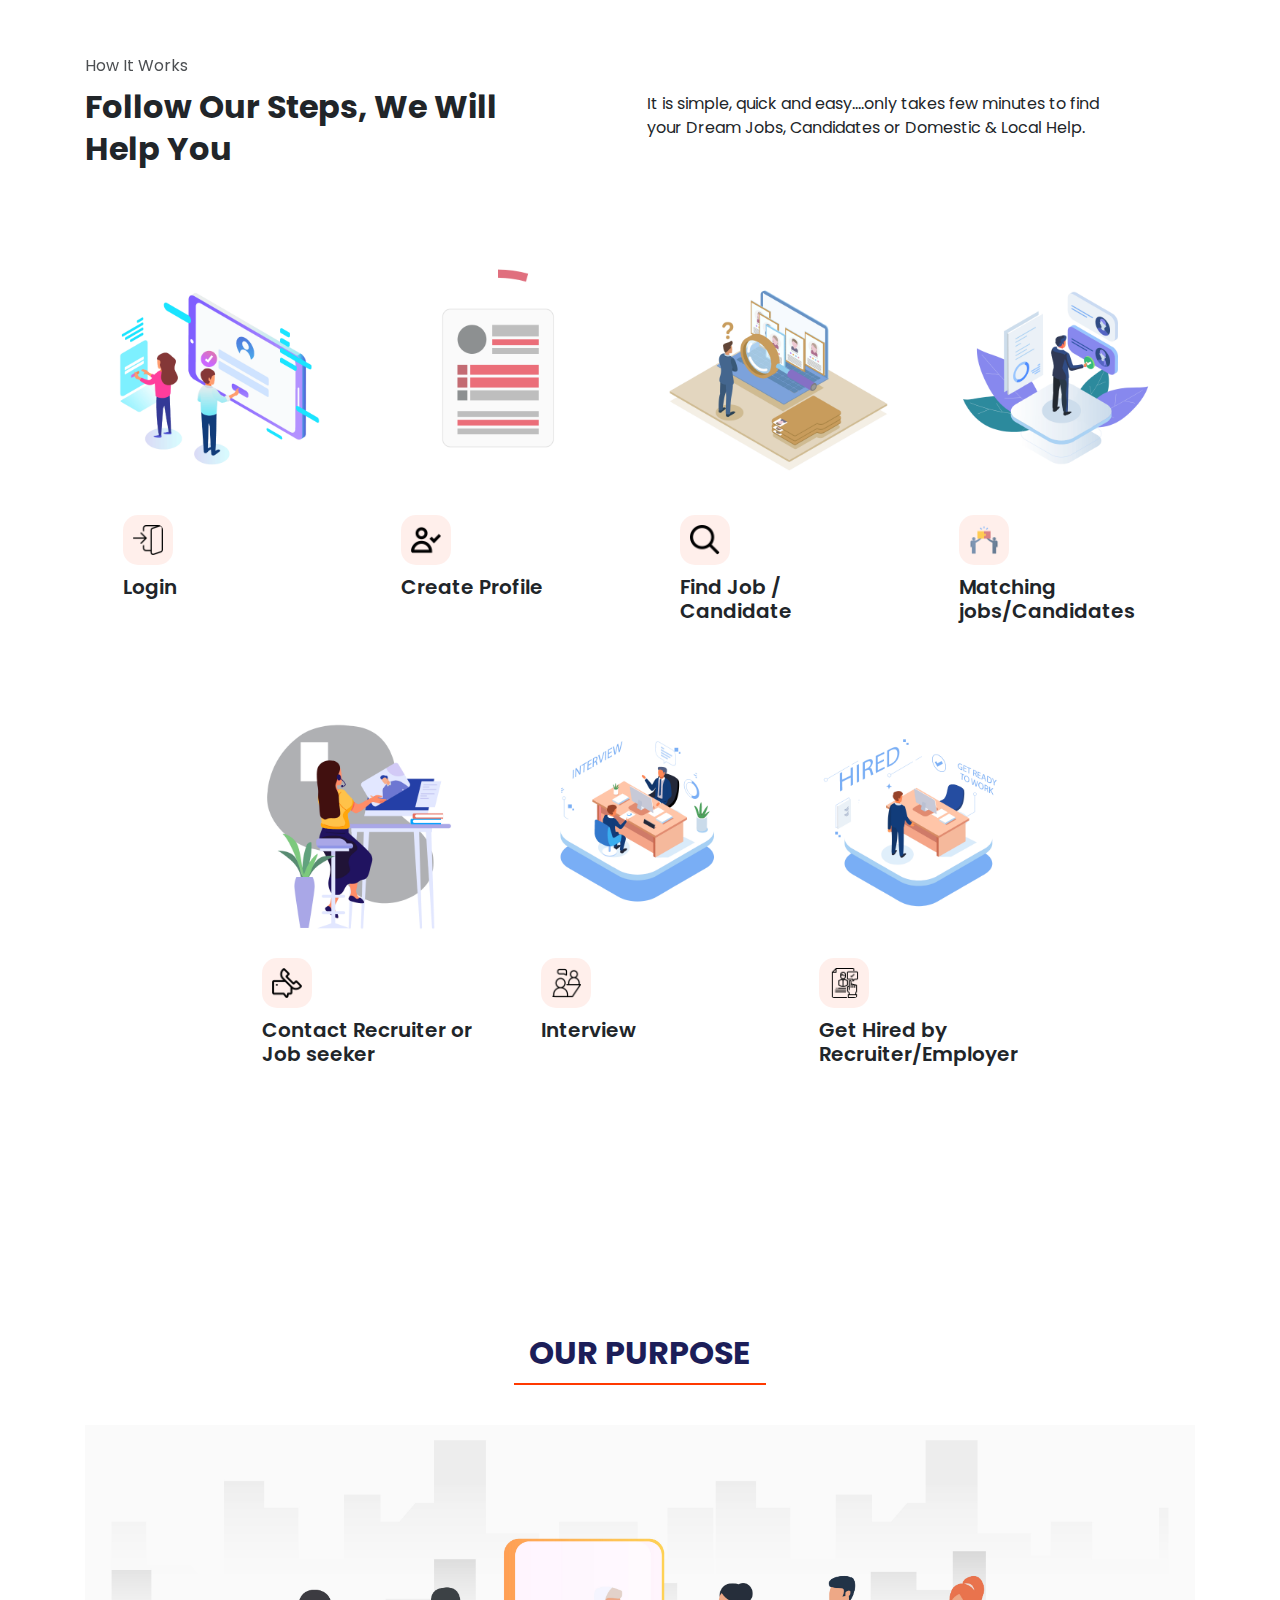
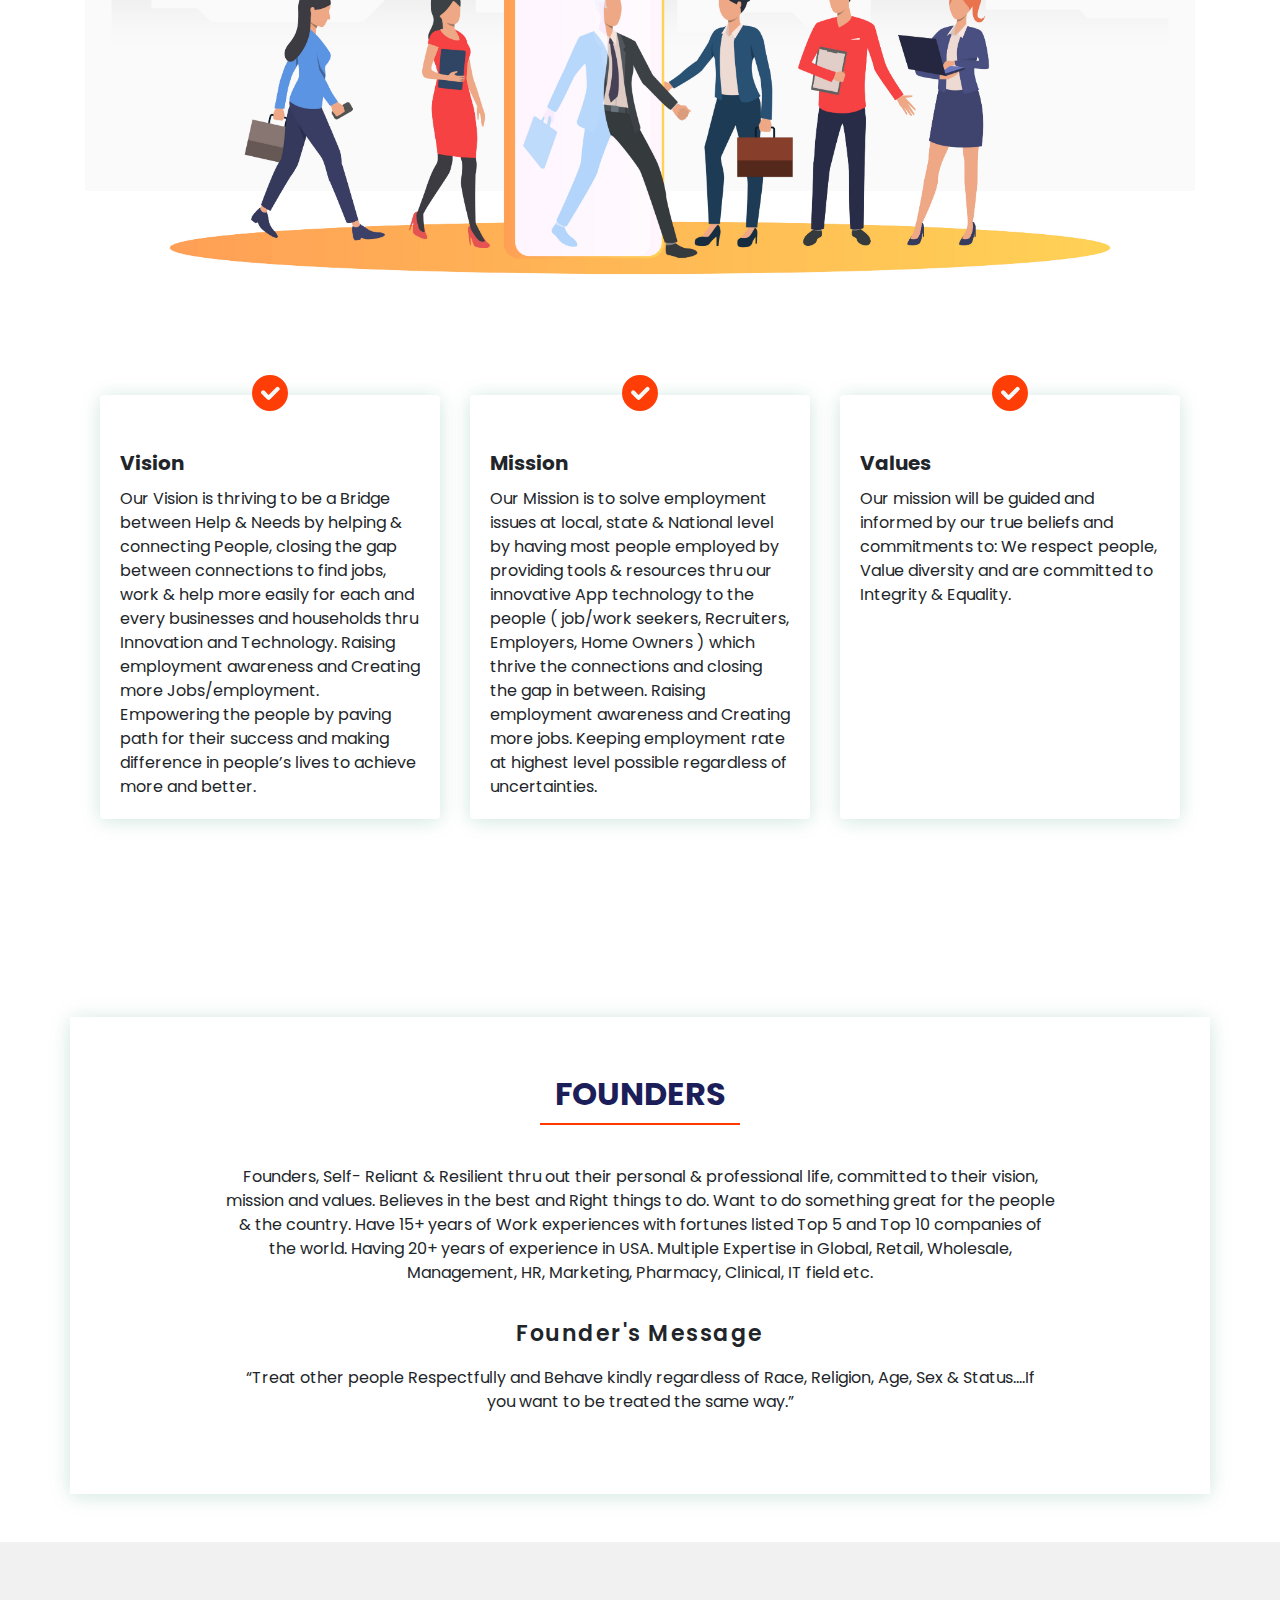
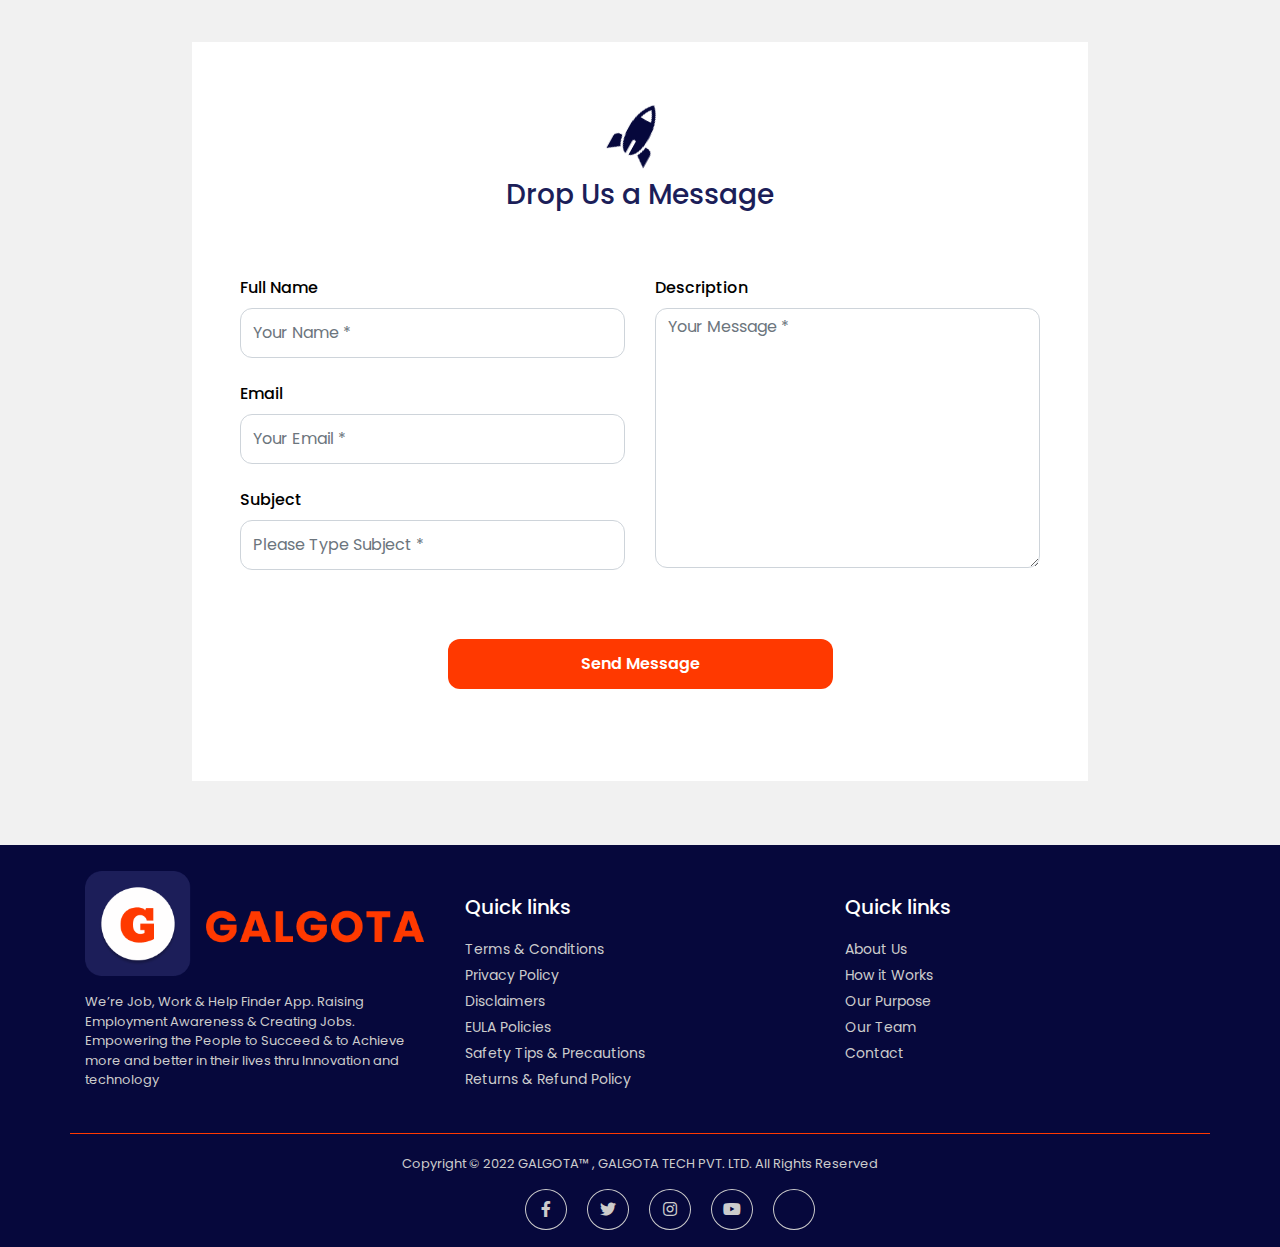
==== commit 557d167b: "changes for the text" ====
--- a/index.html
+++ b/index.html
@@ -119,7 +119,9 @@
                                         <img src="images/logo.png" class="img-fluid my-2" alt="Logo Image" style="width:120px;" />
                                         <h5 class="card-title font-weight-bold">Job & Work Finder App</h5>
                                         <p class="card-text">
-                                            Instantly Find your Dream Job and Get Job Offers as House Maid, Caretaker, Cook ,Driver, Electrician, Plumber, Gardener, Engineers, Nurses, Doctors, Programmers, Developers, Managers
+                                            Instantly Find your Dream Job and Get Job Offers as House Maid, Caretaker, Cook, Drivers, 
+											Electrician, Plumber, Gardener, Engineers, Nurses, Doctors, Programmers, Developers, 
+											Managers, Teachers, Cashier, Tele Caller, Accountant, & More
 
                                         </p>
                                     </div>
@@ -301,7 +303,7 @@
                     <span class="shadow mb-3 d-inline-block">Founders</span>
                 </h5>
                 <p class="section_detail py-3 text-center w-75 mx-auto">
-                    Mr. & Mrs. Patel are Born Indians, Self- Reliant & Resilient thru out their personal & professional life, committed to their vision, mission and values. Believes in the best and Right things to do. Want to do something great for the people & the country.
+                    Founders, Self- Reliant & Resilient thru out their personal & professional life, committed to their vision, mission and values. Believes in the best and Right things to do. Want to do something great for the people & the country.
                     Have 15+ years of Work experiences with fortunes listed Top 5 and Top 10 companies of the world. Having 20+ years of experience in USA. Multiple Expertise in Global, Retail, Wholesale, Management, HR, Marketing, Pharmacy, Clinical,
                     IT field etc.
                 </p>
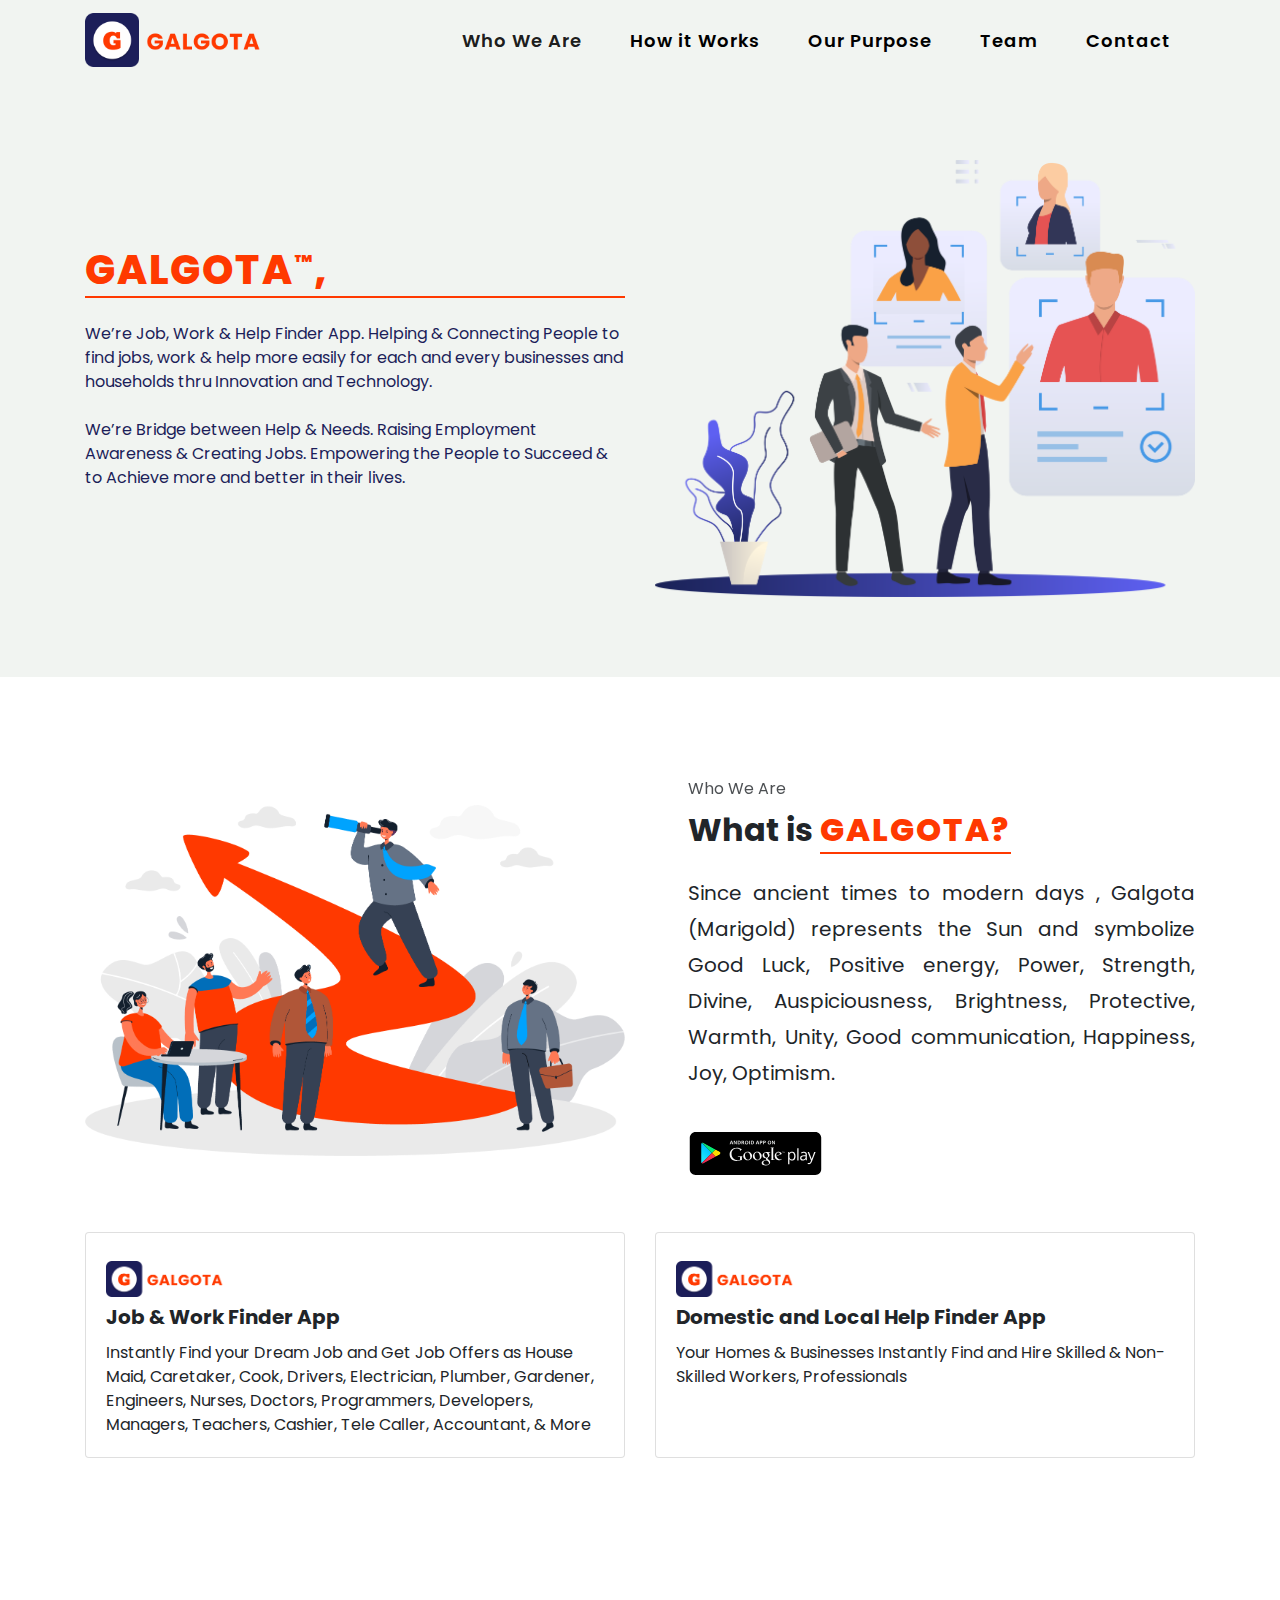
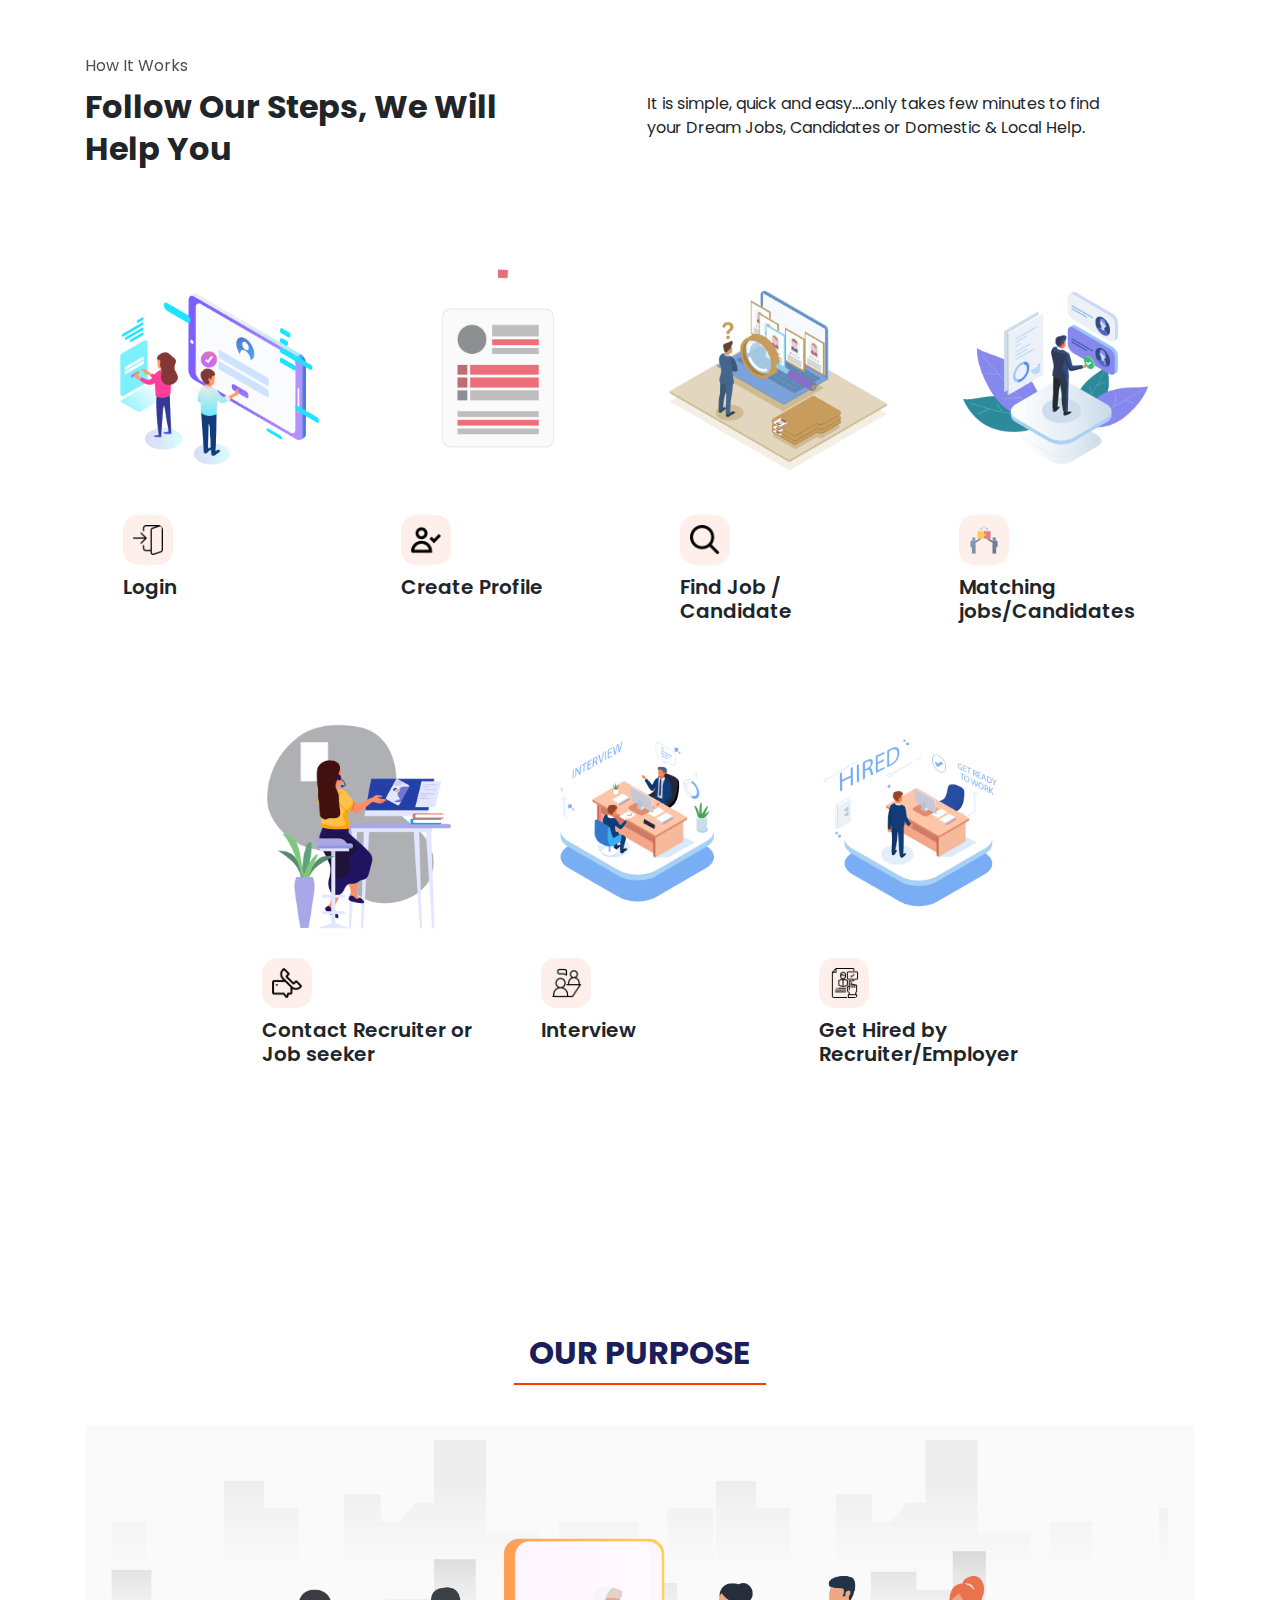
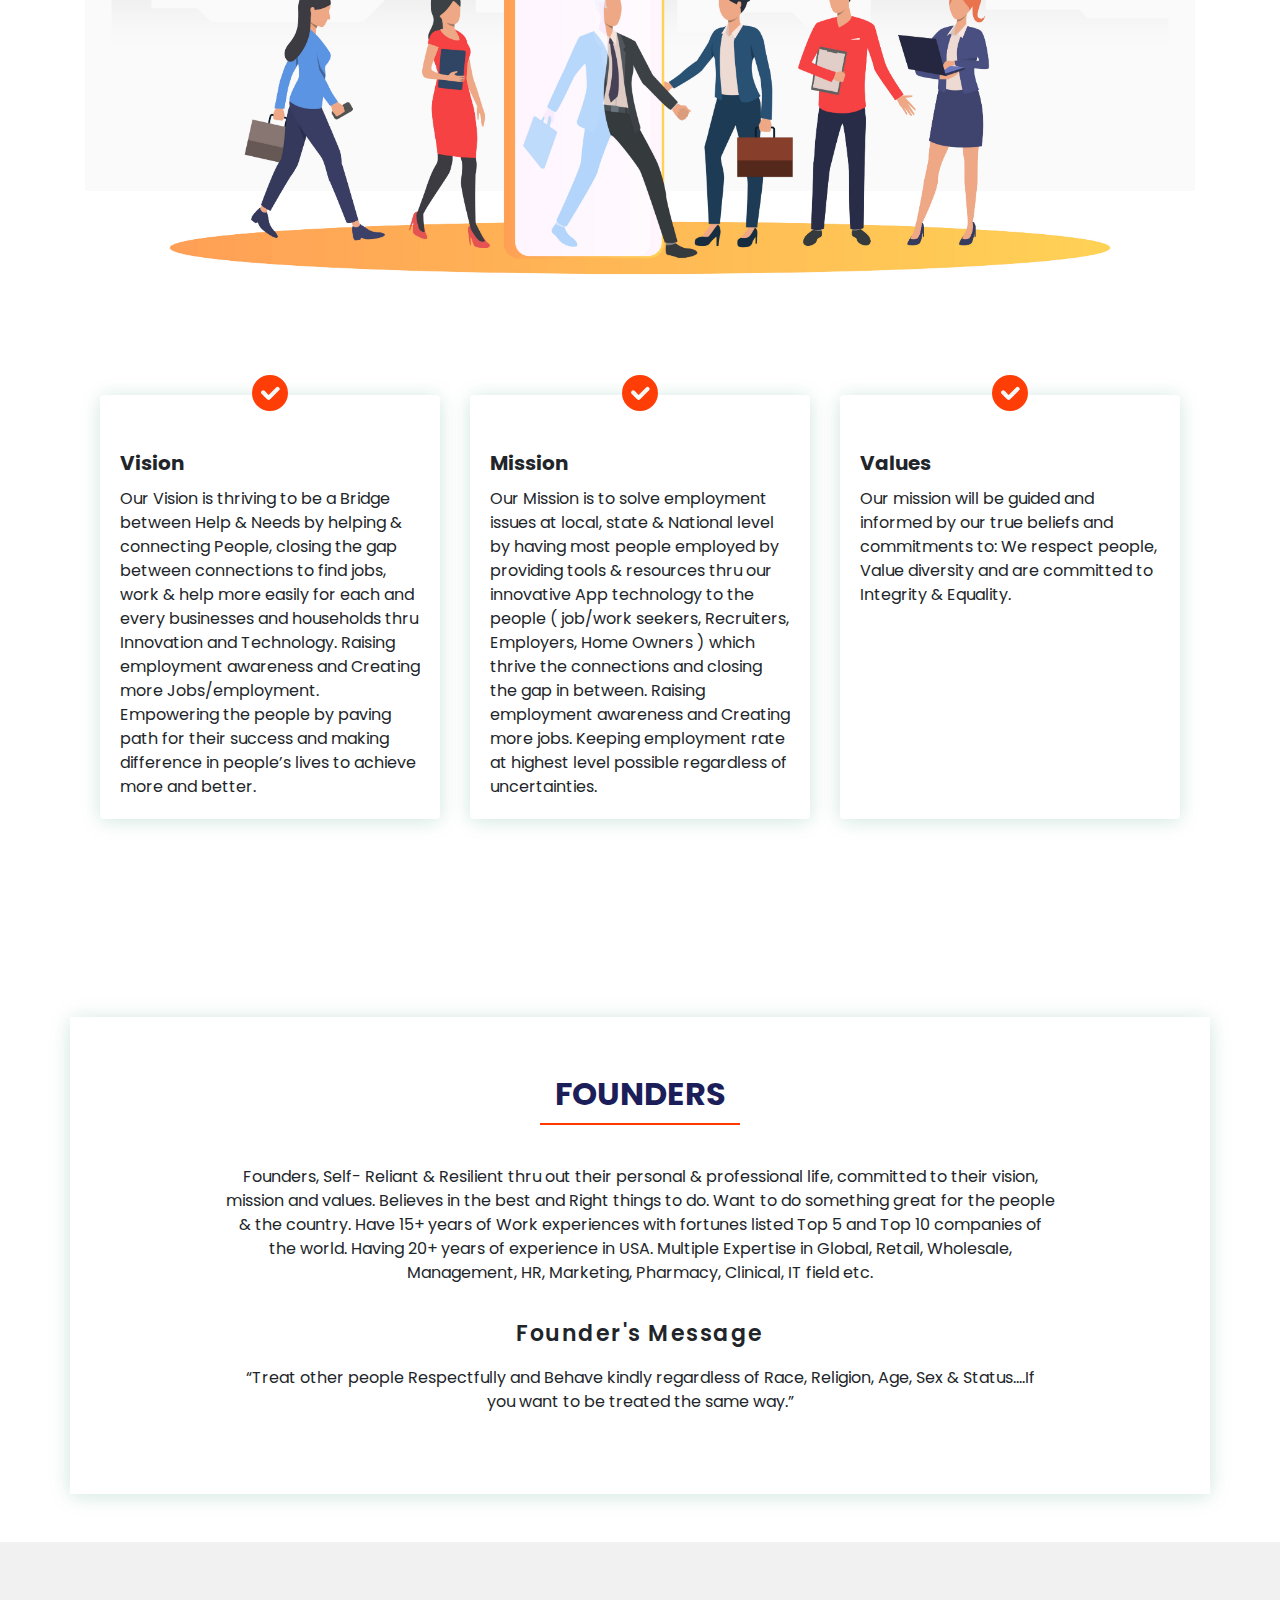
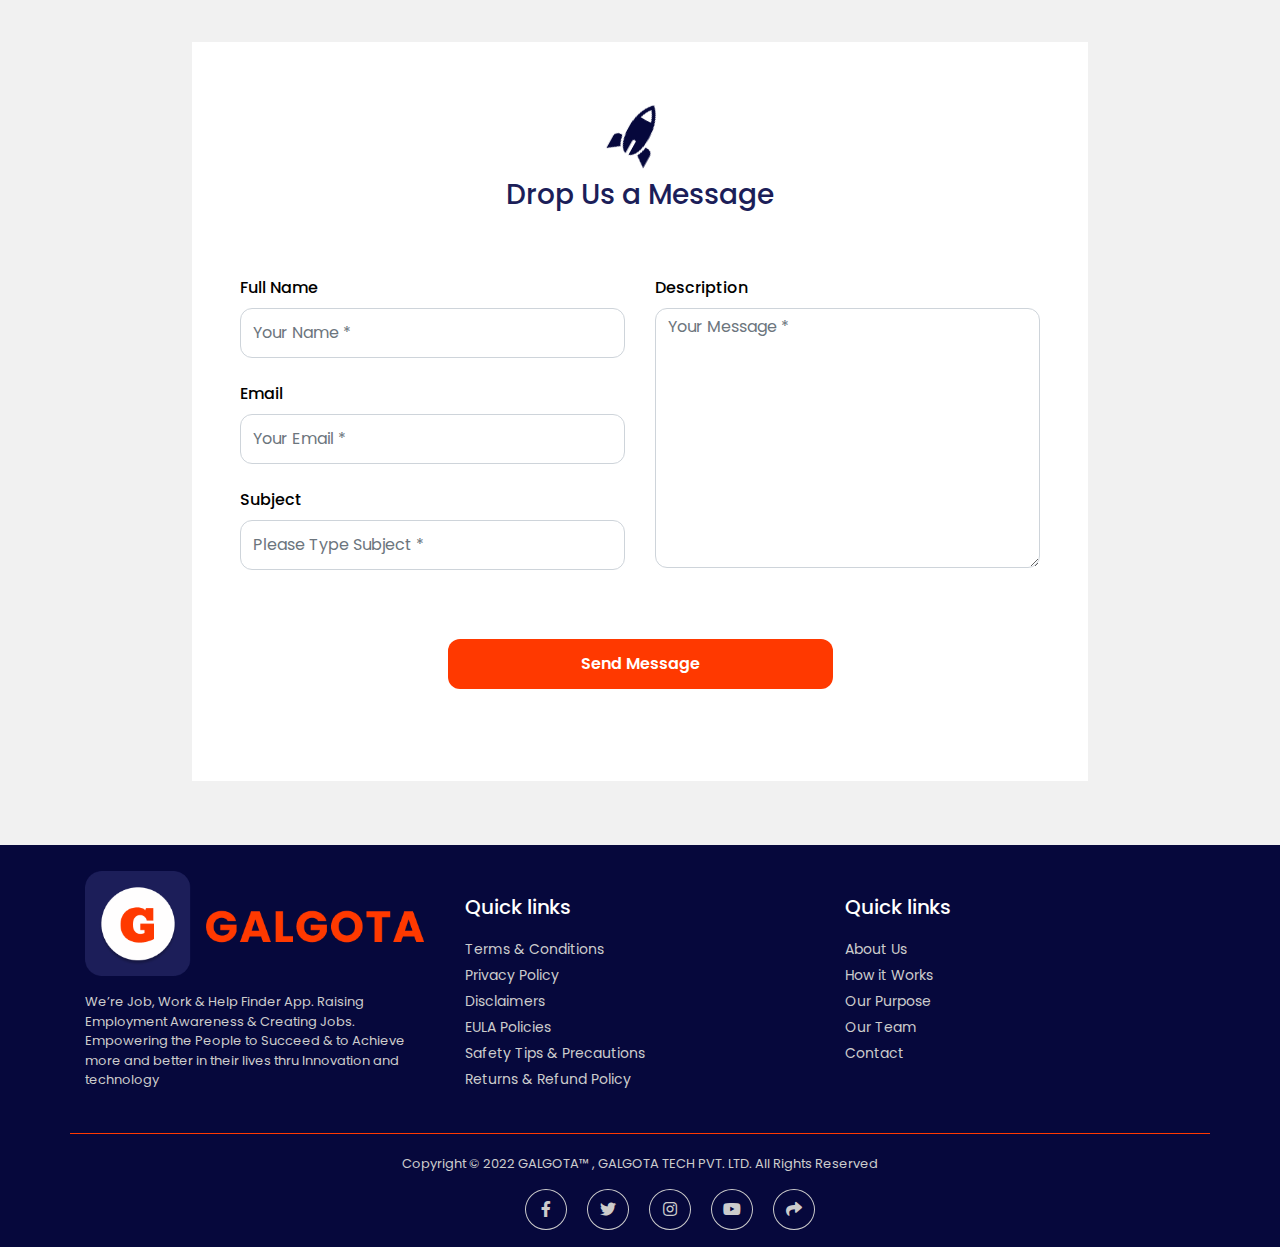
==== commit 82953b1e: "changes for share button footer" ====
--- a/index.html
+++ b/index.html
@@ -412,7 +412,7 @@
                 <!-- <li><a href="#!"><i class="fab fa-linkedin"></i></a></li> -->
                 <li><a href="https://www.instagram.com/GALGOTA_APP"><i class="fab fa-instagram"></i></a></li>
 				<li><a href="https://www.youtube.com/channel/UC6RUeFEDOs7HHXJensAj0Uw"><i class="fab fa-youtube"></i></a></li>
-				<li><a href="https://www.galgota.com"><i class="fab fa-share-alt"></i></a></li>
+				<li><a href="http://www.galgota.com"><i class="fas fa-share"></i></a></li>
             </ul>
             <!--social_footer_ul ends here-->
         </div>
